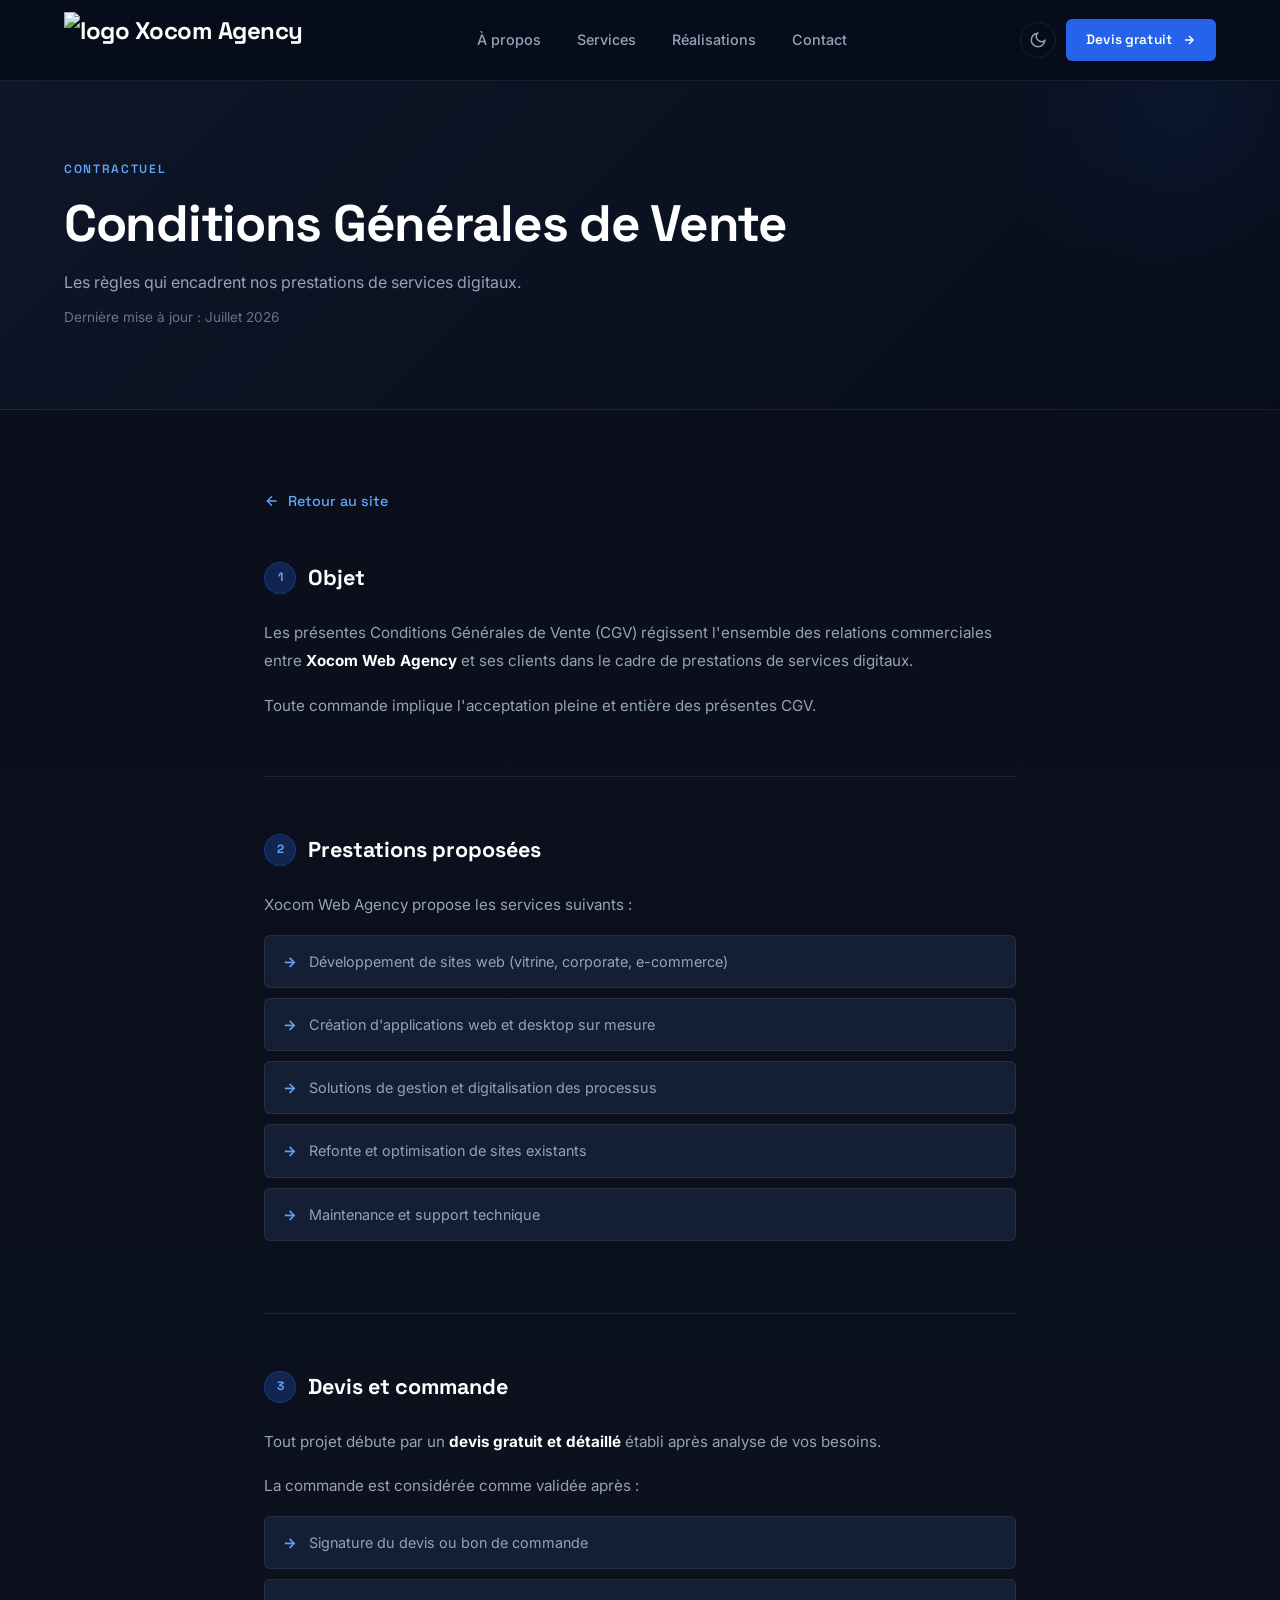
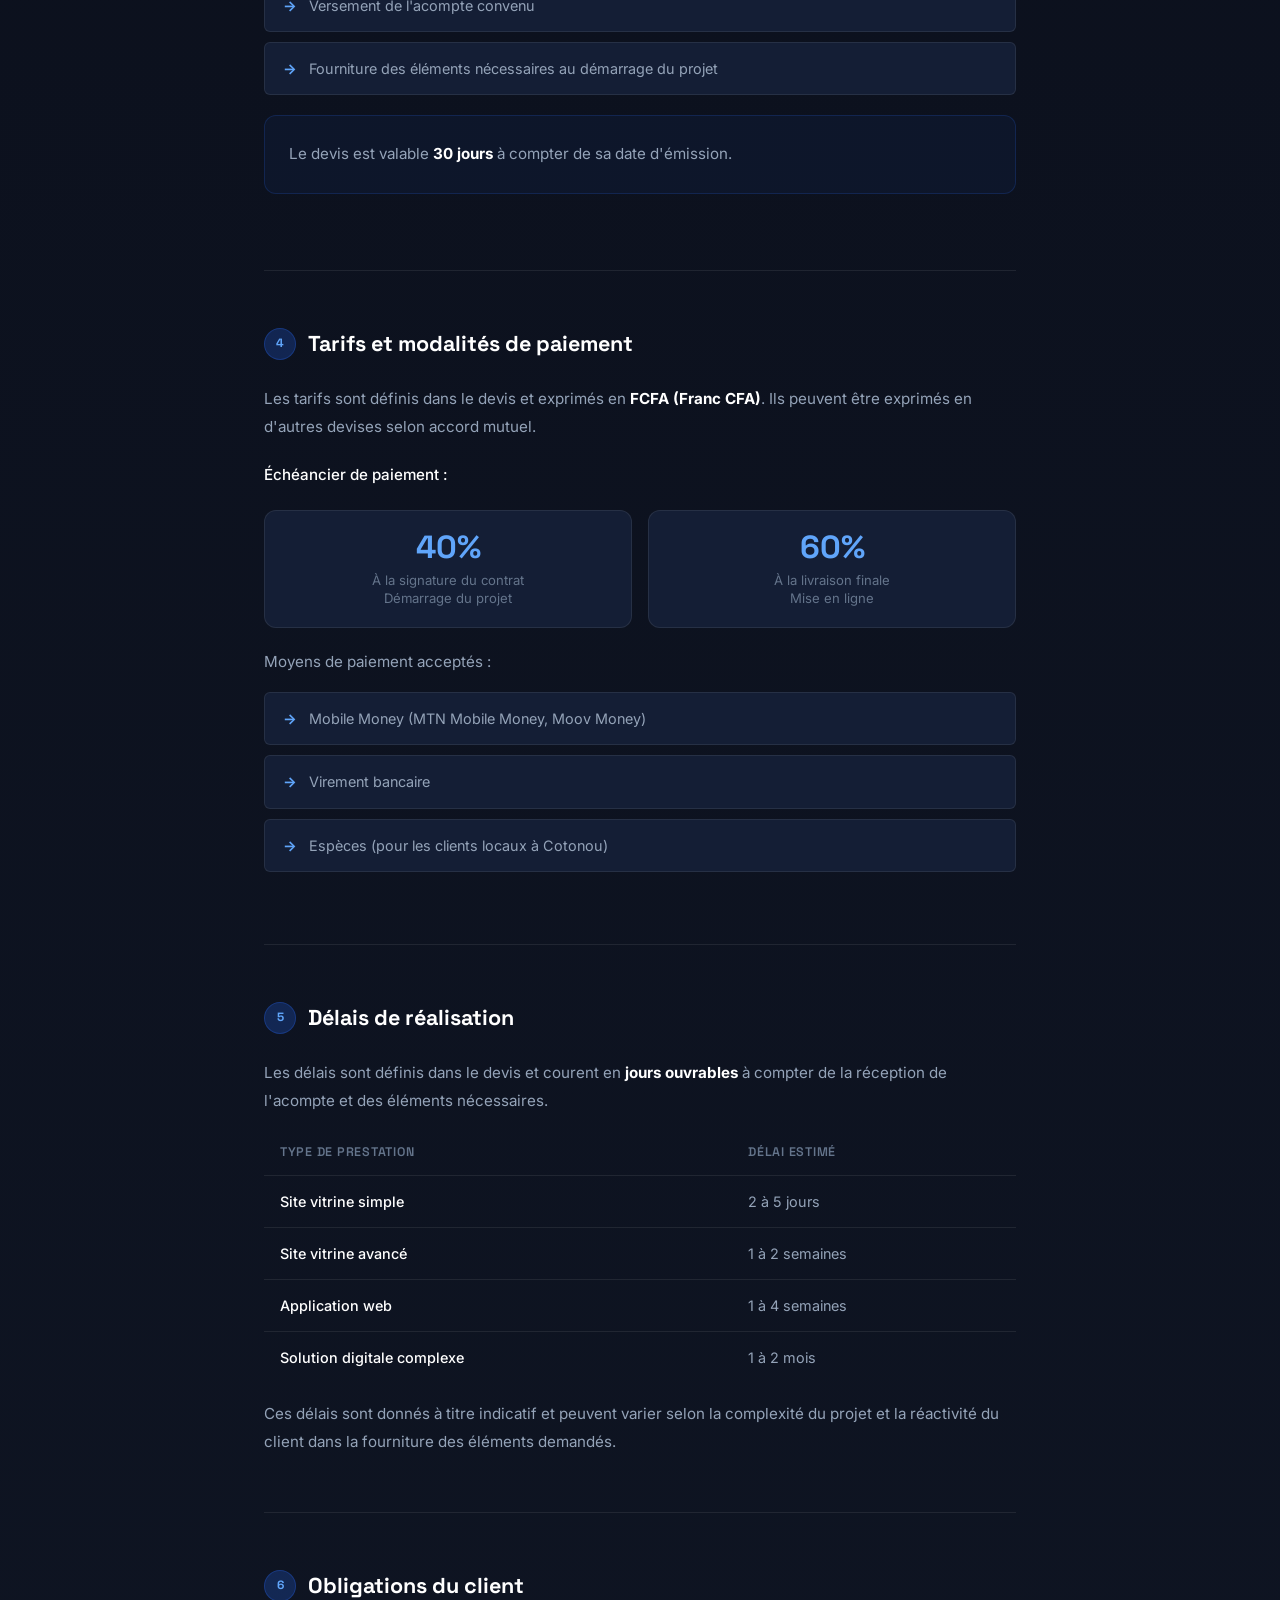
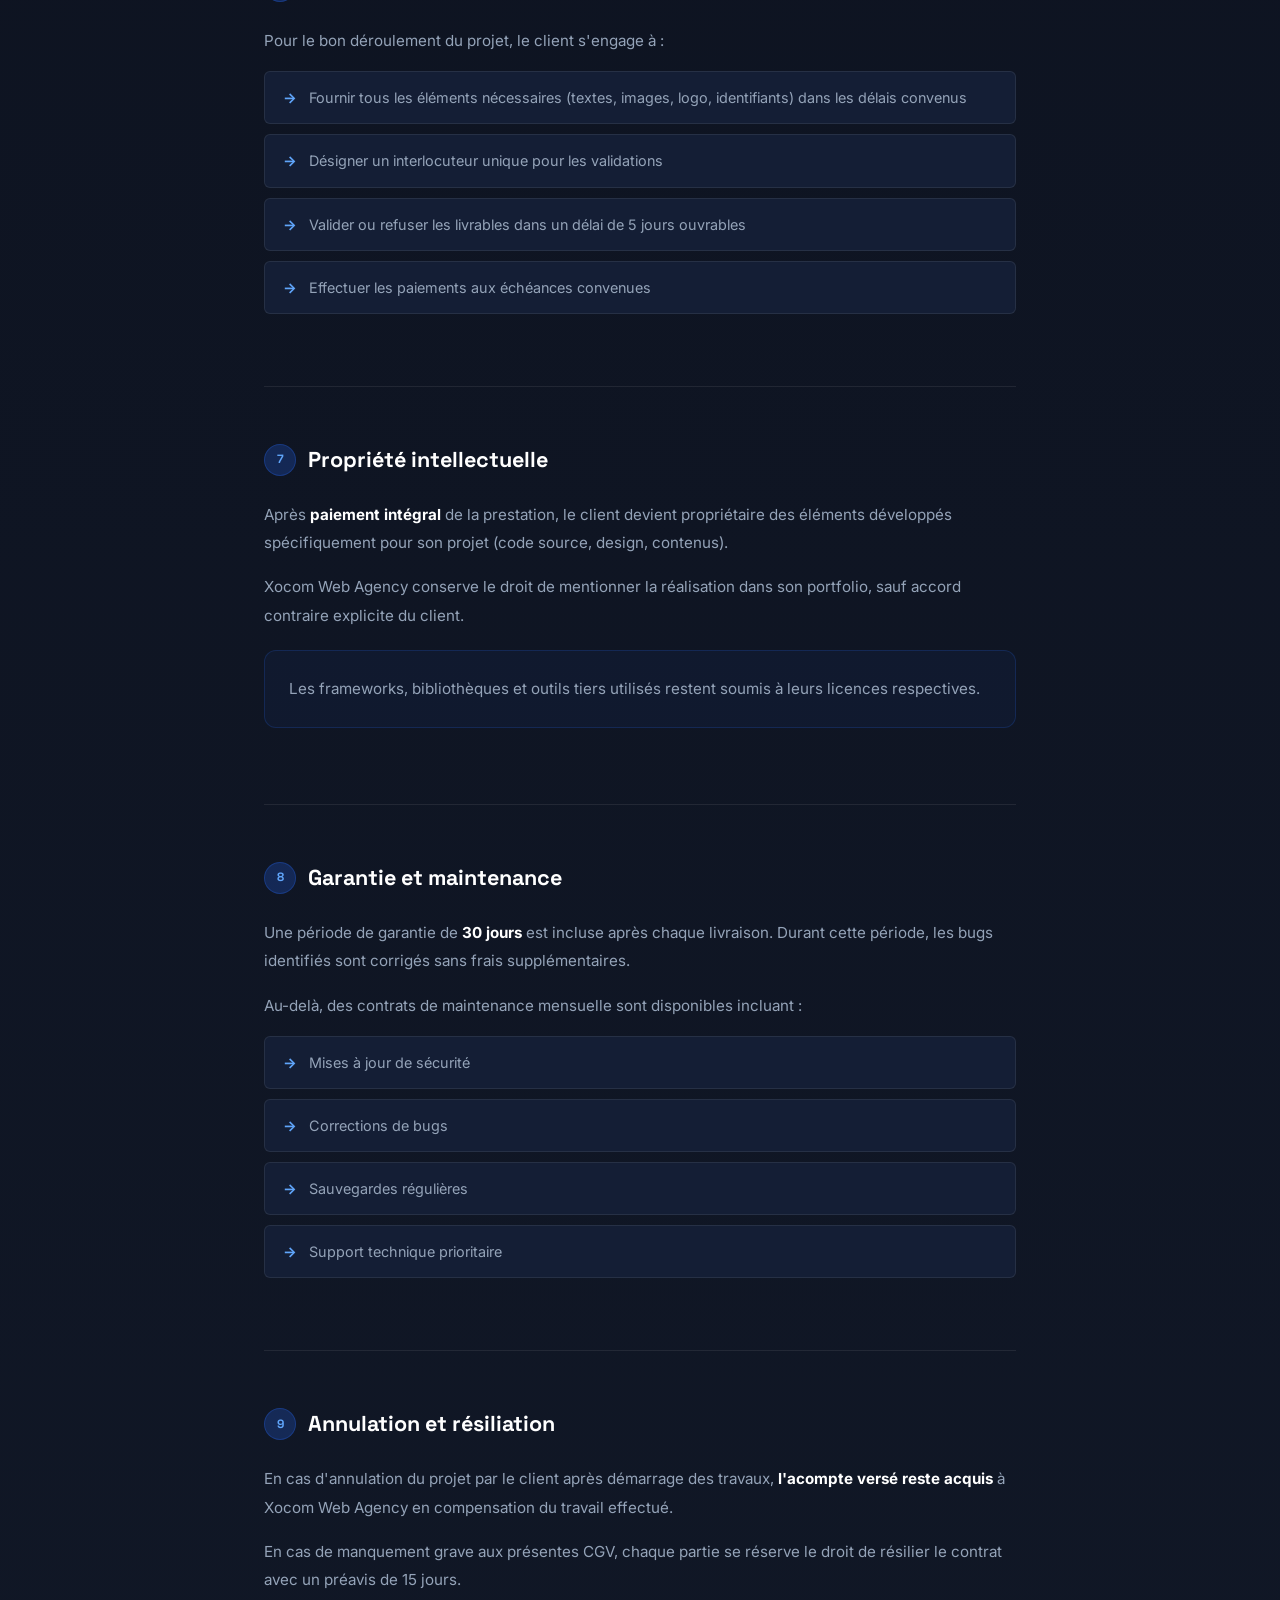
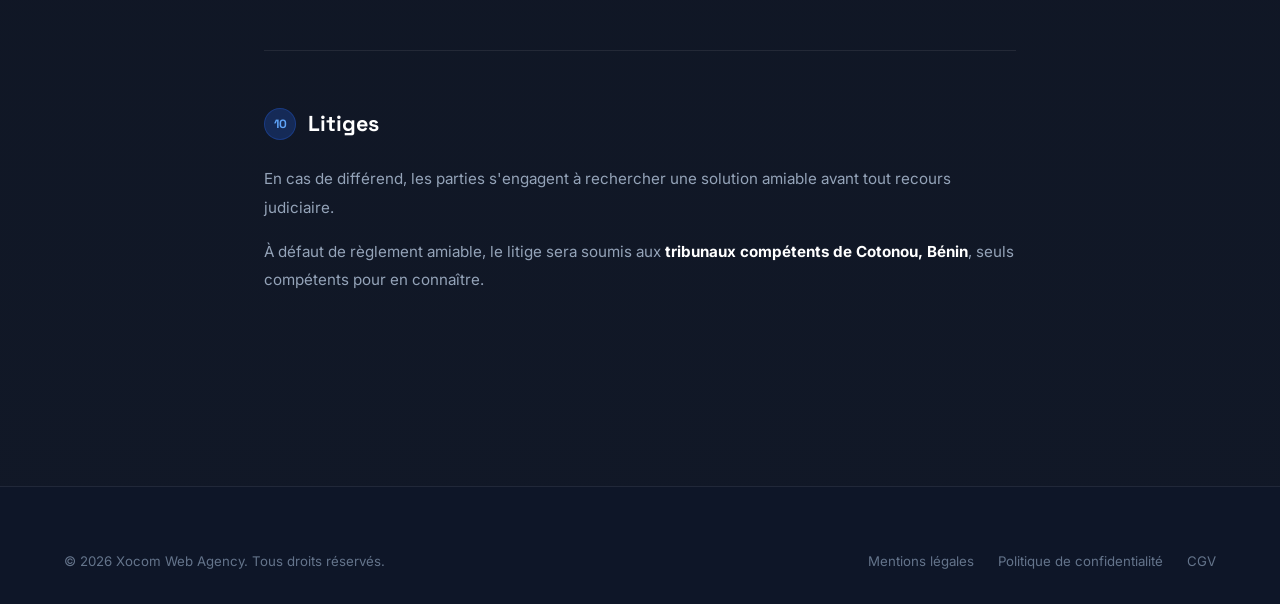
==== cgv.html @ f68f0aef "new commit of to day" ====
<!DOCTYPE html>
<html lang="fr">
<head>
  <meta charset="UTF-8" />
  <meta name="viewport" content="width=device-width, initial-scale=1.0" />
  <meta name="description" content="Conditions Générales de Vente de Xocom Web Agency — Prestations digitales au Bénin." />
  <title>CGV — Xocom Web Agency</title>
  <link rel="preconnect" href="https://fonts.googleapis.com" />
  <link rel="preconnect" href="https://fonts.gstatic.com" crossorigin />
  <link href="https://fonts.googleapis.com/css2?family=Space+Grotesk:wght@300;400;500;600;700&family=Inter:wght@300;400;500;600&display=swap" rel="stylesheet" />
  <link rel="stylesheet" href="style.css" />
  <style>
    .legal-hero {
      padding: 160px 0 80px;
      background: linear-gradient(135deg, var(--surface) 0%, var(--ink) 100%);
      border-bottom: 1px solid var(--border);
      position: relative;
      overflow: hidden;
    }
    .legal-hero::before {
      content: '';
      position: absolute;
      top: -100px; right: -100px;
      width: 400px; height: 400px;
      border-radius: 50%;
      background: radial-gradient(circle, rgba(37,99,235,0.08) 0%, transparent 70%);
    }
    .legal-hero .eyebrow { margin-bottom: 16px; display: block; }
    .legal-hero h1 { margin-bottom: 16px; }
    .legal-hero .date { font-size: 0.85rem; color: var(--muted); margin-top: 12px; }
    .legal-content { max-width: 800px; margin: 0 auto; padding: 80px 24px; }
    .legal-section { margin-bottom: 56px; padding-bottom: 56px; border-bottom: 1px solid var(--border); }
    .legal-section:last-child { border-bottom: none; }
    .legal-section h2 {
      font-family: var(--ff-display);
      font-size: 1.35rem;
      font-weight: 700;
      margin-bottom: 24px;
      color: var(--white);
      display: flex;
      align-items: center;
      gap: 12px;
    }
    .legal-section h2 .num {
      width: 32px; height: 32px;
      border-radius: 50%;
      background: var(--blue-glow);
      border: 1px solid rgba(37,99,235,0.3);
      display: flex; align-items: center; justify-content: center;
      font-size: 0.75rem; font-weight: 700;
      color: var(--blue-light);
      flex-shrink: 0;
    }
    .legal-section p { font-size: 0.95rem; color: var(--text-sub); line-height: 1.85; margin-bottom: 16px; }
    .legal-section p:last-child { margin-bottom: 0; }
    .data-list { display: flex; flex-direction: column; gap: 10px; margin: 16px 0; }
    .data-item {
      display: flex;
      align-items: flex-start;
      gap: 12px;
      padding: 14px 18px;
      background: var(--surface-2);
      border: 1px solid var(--border);
      border-radius: var(--radius-sm);
      font-size: 0.9rem;
      color: var(--text-sub);
    }
    .data-item::before { content: '→'; color: var(--blue-light); font-weight: 700; flex-shrink: 0; }
    .highlight-box {
      background: rgba(37,99,235,0.06);
      border: 1px solid rgba(37,99,235,0.2);
      border-radius: var(--radius-md);
      padding: 24px;
      margin: 20px 0;
    }
    .highlight-box p { margin-bottom: 0; }
    .payment-grid {
      display: grid;
      grid-template-columns: 1fr 1fr;
      gap: 16px;
      margin: 20px 0;
    }
    .payment-card {
      background: var(--surface-2);
      border: 1px solid var(--border);
      border-radius: var(--radius-md);
      padding: 20px;
      text-align: center;
    }
    .payment-card .p-num {
      font-family: var(--ff-display);
      font-size: 2rem;
      font-weight: 700;
      color: var(--blue-light);
      line-height: 1;
      margin-bottom: 8px;
    }
    .payment-card .p-label {
      font-size: 0.82rem;
      color: var(--muted);
      line-height: 1.4;
    }
    .delay-table { width: 100%; border-collapse: collapse; margin: 16px 0; }
    .delay-table th {
      text-align: left;
      padding: 12px 16px;
      font-family: var(--ff-display);
      font-size: 0.78rem;
      font-weight: 600;
      letter-spacing: 0.06em;
      text-transform: uppercase;
      color: var(--muted);
      border-bottom: 1px solid var(--border);
    }
    .delay-table td {
      padding: 14px 16px;
      font-size: 0.9rem;
      color: var(--text-sub);
      border-bottom: 1px solid var(--border);
    }
    .delay-table td:first-child { color: var(--white); font-weight: 500; }
    .delay-table tr:last-child td { border-bottom: none; }
    .back-link {
      display: inline-flex;
      align-items: center;
      gap: 8px;
      color: var(--blue-light);
      font-size: 0.9rem;
      font-weight: 500;
      font-family: var(--ff-display);
      transition: gap 0.3s ease;
      margin-bottom: 48px;
    }
    .back-link:hover { gap: 12px; }
    [data-theme="light"] .legal-hero { background: linear-gradient(135deg, #EEF2FF 0%, #F8FAFF 100%); }
    [data-theme="light"] .legal-section h2 { color: #0F172A; }
    [data-theme="light"] .data-item { background: #F1F5FF; }
    [data-theme="light"] .payment-card { background: #F1F5FF; }
    @media (max-width: 480px) {
      .payment-grid { grid-template-columns: 1fr; }
    }
  </style>
</head>
<body>
  <!-- NAV -->
  <nav class="nav scrolled" id="navbar">
    <div class="nav-inner">
      <a href="index.html" class="nav-logo">
        <img src="./WhatsApp_Image_2026-07-22_at_10.33.45-removebg-preview.png" class="logo" alt="logo Xocom Agency">
      </a>
      <ul class="nav-links">
        <li><a href="index.html#apropos">À propos</a></li>
        <li><a href="index.html#services">Services</a></li>
        <li><a href="index.html#realisations">Réalisations</a></li>
        <li><a href="index.html#contact">Contact</a></li>
      </ul>
      <div class="nav-cta">
        <button class="theme-toggle" id="themeToggle" title="Changer de thème">
          <svg class="icon-moon" width="18" height="18" viewBox="0 0 24 24" fill="none" stroke="currentColor" stroke-width="2"><path d="M21 12.79A9 9 0 1 1 11.21 3 7 7 0 0 0 21 12.79z"/></svg>
          <svg class="icon-sun" width="18" height="18" viewBox="0 0 24 24" fill="none" stroke="currentColor" stroke-width="2"><circle cx="12" cy="12" r="5"/><path d="M12 1v2M12 21v2M4.22 4.22l1.42 1.42M18.36 18.36l1.42 1.42M1 12h2M21 12h2M4.22 19.78l1.42-1.42M18.36 5.64l1.42-1.42"/></svg>
        </button>
        <a href="index.html#contact" class="btn btn-primary" style="padding:10px 20px;font-size:0.85rem;">
          Devis gratuit
          <svg width="14" height="14" viewBox="0 0 24 24" fill="none" stroke="currentColor" stroke-width="2.5"><path d="M5 12h14M12 5l7 7-7 7"/></svg>
        </a>
      </div>
      <div class="hamburger" id="hamburger" onclick="toggleMenu()">
        <span></span><span></span><span></span>
      </div>
    </div>
  </nav>

  <div class="mobile-menu" id="mobileMenu">
    <button class="mobile-close" onclick="toggleMenu()">✕</button>
    <a href="index.html#apropos" onclick="toggleMenu()">À propos</a>
    <a href="index.html#services" onclick="toggleMenu()">Services</a>
    <a href="index.html#realisations" onclick="toggleMenu()">Réalisations</a>
    <a href="index.html#contact" onclick="toggleMenu()">Contact</a>
    <a href="index.html#contact" onclick="toggleMenu()" class="btn btn-primary" style="margin-top:16px;">Demander un devis</a>
  </div>

  <!-- HERO -->
  <div class="legal-hero">
    <div class="container">
      <span class="eyebrow">Contractuel</span>
      <h1 class="display-lg">Conditions Générales de Vente</h1>
      <p class="body-md">Les règles qui encadrent nos prestations de services digitaux.</p>
      <p class="date">Dernière mise à jour : Juillet 2026</p>
    </div>
  </div>

  <!-- CONTENT -->
  <div class="legal-content">
    <a href="index.html" class="back-link">
      <svg width="16" height="16" viewBox="0 0 24 24" fill="none" stroke="currentColor" stroke-width="2"><path d="M19 12H5M12 5l-7 7 7 7"/></svg>
      Retour au site
    </a>

    <div class="legal-section">
      <h2><span class="num">1</span> Objet</h2>
      <p>Les présentes Conditions Générales de Vente (CGV) régissent l'ensemble des relations commerciales entre <strong style="color:var(--white)">Xocom Web Agency</strong> et ses clients dans le cadre de prestations de services digitaux.</p>
      <p>Toute commande implique l'acceptation pleine et entière des présentes CGV.</p>
    </div>

    <div class="legal-section">
      <h2><span class="num">2</span> Prestations proposées</h2>
      <p>Xocom Web Agency propose les services suivants :</p>
      <div class="data-list">
        <div class="data-item">Développement de sites web (vitrine, corporate, e-commerce)</div>
        <div class="data-item">Création d'applications web et desktop sur mesure</div>
        <div class="data-item">Solutions de gestion et digitalisation des processus</div>
        <div class="data-item">Refonte et optimisation de sites existants</div>
        <div class="data-item">Maintenance et support technique</div>
      </div>
    </div>

    <div class="legal-section">
      <h2><span class="num">3</span> Devis et commande</h2>
      <p>Tout projet débute par un <strong style="color:var(--white)">devis gratuit et détaillé</strong> établi après analyse de vos besoins.</p>
      <p>La commande est considérée comme validée après :</p>
      <div class="data-list">
        <div class="data-item">Signature du devis ou bon de commande</div>
        <div class="data-item">Versement de l'acompte convenu</div>
        <div class="data-item">Fourniture des éléments nécessaires au démarrage du projet</div>
      </div>
      <div class="highlight-box">
        <p>Le devis est valable <strong style="color:var(--white)">30 jours</strong> à compter de sa date d'émission.</p>
      </div>
    </div>

    <div class="legal-section">
      <h2><span class="num">4</span> Tarifs et modalités de paiement</h2>
      <p>Les tarifs sont définis dans le devis et exprimés en <strong style="color:var(--white)">FCFA (Franc CFA)</strong>. Ils peuvent être exprimés en d'autres devises selon accord mutuel.</p>

      <p style="margin-top:20px; margin-bottom:12px; font-weight:500; color:var(--white);">Échéancier de paiement :</p>
      <div class="payment-grid">
        <div class="payment-card">
          <div class="p-num">40%</div>
          <div class="p-label">À la signature du contrat<br/>Démarrage du projet</div>
        </div>
        <div class="payment-card">
          <div class="p-num">60%</div>
          <div class="p-label">À la livraison finale<br/>Mise en ligne</div>
        </div>
      </div>

      <p style="margin-top:20px;">Moyens de paiement acceptés :</p>
      <div class="data-list">
        <div class="data-item">Mobile Money (MTN Mobile Money, Moov Money)</div>
        <div class="data-item">Virement bancaire</div>
        <div class="data-item">Espèces (pour les clients locaux à Cotonou)</div>
      </div>
    </div>

    <div class="legal-section">
      <h2><span class="num">5</span> Délais de réalisation</h2>
      <p>Les délais sont définis dans le devis et courent en <strong style="color:var(--white)">jours ouvrables</strong> à compter de la réception de l'acompte et des éléments nécessaires.</p>
      <table class="delay-table">
        <tr>
          <th>Type de prestation</th>
          <th>Délai estimé</th>
        </tr>
        <tr>
          <td>Site vitrine simple</td>
          <td>2 à 5 jours</td>
        </tr>
        <tr>
          <td>Site vitrine avancé</td>
          <td>1 à 2 semaines</td>
        </tr>
        <tr>
          <td>Application web</td>
          <td>1 à 4 semaines</td>
        </tr>
        <tr>
          <td>Solution digitale complexe</td>
          <td>1 à 2 mois</td>
        </tr>
      </table>
      <p>Ces délais sont donnés à titre indicatif et peuvent varier selon la complexité du projet et la réactivité du client dans la fourniture des éléments demandés.</p>
    </div>

    <div class="legal-section">
      <h2><span class="num">6</span> Obligations du client</h2>
      <p>Pour le bon déroulement du projet, le client s'engage à :</p>
      <div class="data-list">
        <div class="data-item">Fournir tous les éléments nécessaires (textes, images, logo, identifiants) dans les délais convenus</div>
        <div class="data-item">Désigner un interlocuteur unique pour les validations</div>
        <div class="data-item">Valider ou refuser les livrables dans un délai de 5 jours ouvrables</div>
        <div class="data-item">Effectuer les paiements aux échéances convenues</div>
      </div>
    </div>

    <div class="legal-section">
      <h2><span class="num">7</span> Propriété intellectuelle</h2>
      <p>Après <strong style="color:var(--white)">paiement intégral</strong> de la prestation, le client devient propriétaire des éléments développés spécifiquement pour son projet (code source, design, contenus).</p>
      <p>Xocom Web Agency conserve le droit de mentionner la réalisation dans son portfolio, sauf accord contraire explicite du client.</p>
      <div class="highlight-box">
        <p>Les frameworks, bibliothèques et outils tiers utilisés restent soumis à leurs licences respectives.</p>
      </div>
    </div>

    <div class="legal-section">
      <h2><span class="num">8</span> Garantie et maintenance</h2>
      <p>Une période de garantie de <strong style="color:var(--white)">30 jours</strong> est incluse après chaque livraison. Durant cette période, les bugs identifiés sont corrigés sans frais supplémentaires.</p>
      <p>Au-delà, des contrats de maintenance mensuelle sont disponibles incluant :</p>
      <div class="data-list">
        <div class="data-item">Mises à jour de sécurité</div>
        <div class="data-item">Corrections de bugs</div>
        <div class="data-item">Sauvegardes régulières</div>
        <div class="data-item">Support technique prioritaire</div>
      </div>
    </div>

    <div class="legal-section">
      <h2><span class="num">9</span> Annulation et résiliation</h2>
      <p>En cas d'annulation du projet par le client après démarrage des travaux, <strong style="color:var(--white)">l'acompte versé reste acquis</strong> à Xocom Web Agency en compensation du travail effectué.</p>
      <p>En cas de manquement grave aux présentes CGV, chaque partie se réserve le droit de résilier le contrat avec un préavis de 15 jours.</p>
    </div>

    <div class="legal-section">
      <h2><span class="num">10</span> Litiges</h2>
      <p>En cas de différend, les parties s'engagent à rechercher une solution amiable avant tout recours judiciaire.</p>
      <p>À défaut de règlement amiable, le litige sera soumis aux <strong style="color:var(--white)">tribunaux compétents de Cotonou, Bénin</strong>, seuls compétents pour en connaître.</p>
    </div>
  </div>

  <!-- FOOTER -->
  <footer class="footer">
    <div class="container">
      <div class="footer-bottom" style="border-top:none;padding-top:0;">
        <p>© 2026 Xocom Web Agency. Tous droits réservés.</p>
        <div class="footer-bottom-links">
          <a href="mentions-legales.html">Mentions légales</a>
          <a href="politique-confidentialite.html">Politique de confidentialité</a>
          <a href="cgv.html">CGV</a>
        </div>
      </div>
    </div>
  </footer>

  <script>
    const html = document.documentElement;
    const themeToggle = document.getElementById('themeToggle');
    const saved = localStorage.getItem('xocom-theme');
    if (saved) html.dataset.theme = saved;
    if (themeToggle) themeToggle.addEventListener('click', () => {
      html.dataset.theme = html.dataset.theme === 'light' ? '' : 'light';
      localStorage.setItem('xocom-theme', html.dataset.theme);
    });
    function toggleMenu() {
      const m = document.getElementById('mobileMenu');
      m.classList.toggle('open');
      document.body.style.overflow = m.classList.contains('open') ? 'hidden' : '';
    }
  </script>
</body>
</html>
---- style.css ----
/* =============================================
   DESIGN TOKENS — DARK MODE (défaut)
============================================= */
:root {
  --ink:        #070D1A;
  --surface:    #0E1628;
  --surface1:   #152958;
  --surface-2:  #141E35;
  --border:     rgba(255,255,255,0.08);
  --blue-core:  #2563EB;
  --blue-light: #60A5FA;
  --blue-glow:  rgba(37,99,235,0.25);
  --white:      #FFFFFF;
  --text:       #FFFFFF;
  --muted:      #64748B;
  --text-sub:   #94A3B8;
  --radius-sm:  6px;
  --radius-md:  12px;
  --radius-lg:  20px;
  --transition: 0.35s cubic-bezier(0.4,0,0.2,1);
  --ff-display: 'Space Grotesk', sans-serif;
  --ff-body:    'Inter', sans-serif;
  --shadow-card: 0 4px 24px rgba(0,0,0,0.3);
}

/* =============================================
   LIGHT MODE — variables remplacées
============================================= */
[data-theme="light"] {
  --ink:        #F0F4FF;
  --surface:    #FFFFFF;
  --surface-2:  #EEF2FB;
  --border:     rgba(0,0,0,0.1);
  --blue-core:  #2563EB;
  --blue-light: #1D4ED8;
  --blue-glow:  rgba(37,99,235,0.1);
  --white:      #0F172A;
  --text:       #0F172A;
  --muted:      #64748B;
  --text-sub:   #475569;
  --shadow-card: 0 4px 24px rgba(0,0,0,0.08);
}

[data-theme="light"] body {
  background: linear-gradient(180deg, #EEF2FF, #F8FAFF);
  color: #0F172A;
}

[data-theme="light"] .hero-gradient {
  background: radial-gradient(ellipse 80% 60% at 50% 40%, rgba(37,99,235,0.08) 0%, transparent 70%);
}

[data-theme="light"] #particle-canvas { opacity: 0.4; }

[data-theme="light"] .nav.scrolled {
  background: rgba(240,244,255,0.92);
}

[data-theme="light"] .mobile-menu {
  background: #F0F4FF;
}

[data-theme="light"] .mobile-menu a {
  color: #475569;
}

[data-theme="light"] .about-code-card {
  background: #1E293B;
  color: #7dd3fc;
}

[data-theme="light"] .why-item {
  background: #FFFFFF;
}

[data-theme="light"] .why-stat {
  background: #FFFFFF;
}

[data-theme="light"] .testi-card {
  background: #FFFFFF;
}

[data-theme="light"] .faq { background: #EEF2FB; }

[data-theme="light"] .faq-q {
  color: #0F172A;
}

[data-theme="light"] .footer {
  background: #FFFFFF;
}

[data-theme="light"] .process {
  background: #EEF2FB;
}

[data-theme="light"] .about {
  background: #F8FAFF;
}

[data-theme="light"] .why-us {
  background: #F8FAFF;
}

[data-theme="light"] .service-card {
  background: #FFFFFF;
}

[data-theme="light"] .service-card:hover {
  background: #F1F5FF;
}

[data-theme="light"] .process-dot {
  background: #FFFFFF;
}

[data-theme="light"] .contact-form {
  background: #FFFFFF;
}

[data-theme="light"] .contact-channel {
  background: #FFFFFF;
}

[data-theme="light"] .portfolio-card {
  background: #FFFFFF;
}

[data-theme="light"] .logos-band {
  background: #F0F4FF;
}

[data-theme="light"] .form-group input,
[data-theme="light"] .form-group textarea,
[data-theme="light"] .form-group select {
  background: #F8FAFF;
  color: #0F172A;
  border-color: rgba(0,0,0,0.12);
}

[data-theme="light"] .form-group select option {
  background: #F8FAFF;
  color: #0F172A;
}

[data-theme="light"] .hero-stats {
  border-top-color: rgba(0,0,0,0.1);
}

[data-theme="light"] .hero-stat-num {
  color: #0F172A;
}

/* =============================================
   TOGGLE BOUTON THÈME
============================================= */
.theme-toggle {
  display: flex;
  align-items: center;
  justify-content: center;
  width: 36px;
  height: 36px;
  border-radius: 50%;
  border: 1px solid var(--border);
  background: transparent;
  color: var(--text-sub);
  cursor: pointer;
  transition: var(--transition);
  flex-shrink: 0;
}
.theme-toggle:hover {
  border-color: var(--blue-core);
  color: var(--blue-light);
  background: var(--blue-glow);
}
.theme-toggle .icon-sun  { display: none; }
.theme-toggle .icon-moon { display: block; }
[data-theme="light"] .theme-toggle .icon-sun  { display: block; }
[data-theme="light"] .theme-toggle .icon-moon { display: none; }

/* =============================================
   RESET & BASE
============================================= */
*, *::before, *::after { box-sizing: border-box; margin: 0; padding: 0; }
html { scroll-behavior: smooth; font-size: 16px; }
body {
  background: linear-gradient(180deg, #0A0E1A, #111827);
  color: var(--white);
  font-family: var(--ff-body);
  line-height: 1.6;
  overflow-x: hidden;
  -webkit-font-smoothing: antialiased;
  transition: background 0.4s ease, color 0.4s ease;
}
img { max-width: 100%; display: block; }
a { text-decoration: none; color: inherit; }
ul { list-style: none; }
button { cursor: pointer; border: none; background: none; font-family: inherit; }

/* ---- LOGO IMAGE ---- */
.logo {
  height: 56px;       /* hauteur fixe en px, stable sur tous les écrans */
  width: auto;        /* largeur auto → pas d'étirement */
  object-fit: contain;
  display: block;
}

/* =============================================
   TYPOGRAPHY SCALE
============================================= */
.display-xl {
  font-family: var(--ff-display);
  font-size: clamp(2.8rem, 6vw, 5.5rem);
  font-weight: 700;
  line-height: 1.08;
  letter-spacing: -0.03em;
}
.display-lg {
  font-family: var(--ff-display);
  font-size: clamp(2rem, 4vw, 3.5rem);
  font-weight: 700;
  line-height: 1.12;
  letter-spacing: -0.025em;
}
.display-md {
  font-family: var(--ff-display);
  font-size: clamp(1.4rem, 2.5vw, 2rem);
  font-weight: 600;
  line-height: 1.2;
  letter-spacing: -0.02em;
}
.eyebrow {
  font-family: var(--ff-display);
  font-size: 0.75rem;
  font-weight: 600;
  letter-spacing: 0.14em;
  text-transform: uppercase;
  color: var(--blue-light);
}
.body-lg { font-size: 1.125rem; line-height: 1.75; color: var(--text-sub); }
.body-md { font-size: 1rem; line-height: 1.65; color: var(--text-sub); }

/* =============================================
   UTILITIES
============================================= */
.container { max-width: 1200px; margin: 0 auto; padding: 0 24px; }
.section { padding: 120px 0; }
.section-sm { padding: 80px 0; }
.text-gradient {
  background: linear-gradient(135deg, var(--blue-core) 0%, var(--blue-light) 100%);
  -webkit-background-clip: text;
  -webkit-text-fill-color: transparent;
  background-clip: text;
}
[data-theme="light"] .text-gradient {
  background: linear-gradient(135deg, #1D4ED8 0%, #2563EB 100%);
  -webkit-background-clip: text;
  -webkit-text-fill-color: transparent;
  background-clip: text;
}
.blue { color: var(--blue-light); }
.reveal {
  opacity: 0;
  transform: translateY(36px);
  transition: opacity 0.7s ease, transform 0.7s ease;
}
.reveal.visible { opacity: 1; transform: none; }
.reveal-left { opacity: 0; transform: translateX(-40px); transition: opacity 0.7s ease, transform 0.7s ease; }
.reveal-left.visible { opacity: 1; transform: none; }
.reveal-right { opacity: 0; transform: translateX(40px); transition: opacity 0.7s ease, transform 0.7s ease; }
.reveal-right.visible { opacity: 1; transform: none; }
.delay-1 { transition-delay: 0.1s; }
.delay-2 { transition-delay: 0.2s; }
.delay-3 { transition-delay: 0.3s; }
.delay-4 { transition-delay: 0.4s; }
.delay-5 { transition-delay: 0.5s; }
.grid-2 { display: grid; grid-template-columns: repeat(2, 1fr); gap: 32px; }
.grid-3 { display: grid; grid-template-columns: repeat(3, 1fr); gap: 28px; }
.grid-4 { display: grid; grid-template-columns: repeat(4, 1fr); gap: 24px; }

/* =============================================
   BUTTONS
============================================= */
.btn {
  display: inline-flex;
  align-items: center;
  gap: 10px;
  padding: 14px 28px;
  border-radius: var(--radius-sm);
  font-family: var(--ff-display);
  font-size: 0.95rem;
  font-weight: 600;
  letter-spacing: 0.01em;
  transition: var(--transition);
  white-space: nowrap;
}
.btn-primary {
  background: var(--blue-core);
  color: #FFFFFF;
}
.btn-primary:hover {
  background: #1D4ED8;
  transform: translateY(-2px);
}
.btn-ghost {
  background: transparent;
  color: var(--white);
  border: 1px solid var(--border);
}
.btn-ghost:hover {
  border-color: rgba(255,255,255,0.3);
  background: rgba(255,255,255,0.05);
  transform: translateY(-2px);
}
[data-theme="light"] .btn-ghost {
  color: #0F172A;
  border-color: rgba(0,0,0,0.15);
}
[data-theme="light"] .btn-ghost:hover {
  background: rgba(0,0,0,0.04);
  border-color: rgba(0,0,0,0.25);
}
.btn svg { flex-shrink: 0; }

/* =============================================
   NAVIGATION
============================================= */
.nav {
  position: fixed;
  top: 0; left: 0; right: 0;
  z-index: 1000;
  padding: 16px 0;
  transition: var(--transition);
  border-bottom: 1px solid var(--border);
}
.nav.scrolled {
  background: rgba(7,13,26,0.92);
  backdrop-filter: blur(20px);
  -webkit-backdrop-filter: blur(20px);
  border-bottom: 1px solid var(--border);
  padding: 12px 0;
}
.nav-inner {
  max-width: 1200px;
  width: 100%;                  /* ← prend toute la largeur dispo */
  margin: 0 auto;
  padding: 0 24px;
  display: flex;
  align-items: center;
  justify-content: space-between;
  box-sizing: border-box;       /* ← le padding est inclus dans la largeur */
  gap: 24px;
}
.nav-logo {
  font-family: var(--ff-display);
  font-size: 1.5rem;
  font-weight: 700;
  letter-spacing: -0.02em;
  display: flex;
  align-items: center;
  gap: 10px;
  flex-shrink: 0;               /* ← le logo ne rétrécit jamais */
  text-decoration: none;
}
.nav-logo .logo-mark {
  width: 34px; height: 34px;
  min-width: 34px;              /* ← taille garantie */
  background: var(--blue-core);
  border-radius: 8px;
  display: flex; align-items: center; justify-content: center;
  font-size: 0.85rem; font-weight: 700;
  color: #FFF;
}
.nav-links {
  display: flex;
  align-items: center;
  gap: 36px;
  flex: 1;                      /* ← occupe l'espace central */
  justify-content: center;
}
.nav-links a {
  font-size: 0.9rem;
  font-weight: 500;
  color: var(--text-sub);
  transition: color var(--transition);
  position: relative;
  white-space: nowrap;
}
.nav-links a::after {
  content: '';
  position: absolute;
  bottom: -4px; left: 0;
  width: 0; height: 1.5px;
  background: var(--blue-light);
  transition: width var(--transition);
}
.nav-links a:hover { color: var(--white); }
.nav-links a:hover::after { width: 100%; }
.nav-cta {
  display: flex;
  align-items: center;
  gap: 10px;
  flex-shrink: 0;               /* ← la zone CTA ne rétrécit jamais */
}
.hamburger {
  display: none;                /* caché par défaut sur desktop */
  flex-direction: column;
  gap: 5px;
  cursor: pointer;
  padding: 6px;
  flex-shrink: 0;               /* ← le hamburger ne rétrécit jamais */
}
.hamburger span {
  display: block;
  width: 22px; height: 2px;
  background: var(--white);
  border-radius: 2px;
  transition: var(--transition);
}
[data-theme="light"] .hamburger span { background: #0F172A; }

/* Mobile menu */
.mobile-menu {
  display: none;
  position: fixed;
  top: 0; left: 0; right: 0; bottom: 0;
  background: var(--ink);
  z-index: 999;
  flex-direction: column;
  justify-content: center;
  align-items: center;
  gap: 32px;
}
.mobile-menu.open { display: flex; }
.mobile-menu a {
  font-family: var(--ff-display);
  font-size: 1.5rem;
  font-weight: 600;
  color: var(--text-sub);
  transition: color var(--transition);
}
.mobile-menu a:hover { color: var(--white); }
.mobile-close {
  position: absolute;
  top: 24px; right: 24px;
  font-size: 1.5rem;
  color: var(--white);
  cursor: pointer;
  background: none;
  border: none;
  font-family: inherit;
}
[data-theme="light"] .mobile-close { color: #0F172A; }

/* =============================================
   HERO
============================================= */
.hero {
  margin: 0;
}
.slide{
  position: relative;
  min-height: 100vh;
  display: flex;
  align-items: center;
  overflow: hidden;
}
#particle-canvas {
  position: absolute;
  inset: 0;
  width: 100%; height: 100%;
  transition: opacity 0.4s ease;
}
.hero-gradient {
  position: absolute;
  inset: 0;
  background: radial-gradient(ellipse 80% 60% at 50% 40%, rgba(37,99,235,0.12) 0%, transparent 70%);
  pointer-events: none;
}
.hero-inner {
  position: relative;
  z-index: 2;
  max-width: 1200px;
  margin: 0 auto;
  padding: 0 24px;
  padding-top: 120px;
}
.hero-badge {
  display: inline-flex;
  align-items: center;
  gap: 8px;
  padding: 7px 14px;
  border: 1px solid rgba(126, 163, 209, 0.3);
  border-radius: 0 15px 0 20px;
  background: rgba(37,99,235,0.08);
  margin-bottom: 28px;
  font-size: 0.8rem;
  font-weight: 500;
  color: var(--blue-light);
  letter-spacing: 0.03em;
}
.hero-badge .dot {
  width: 6px; height: 6px;
  border-radius: 50%;
  background: var(--blue-light);
  animation: pulse 2s infinite;
}
@keyframes pulse {
  0%, 100% { opacity: 1; transform: scale(1); }
  50% { opacity: 0.5; transform: scale(0.85); }
}
.hero-title {
  max-width: 820px;
  margin-bottom: 28px;
}
.hero-subtitle {
  max-width: 560px;
  margin-bottom: 44px;
  font-size: 1.15rem;
  line-height: 1.75;
  color: var(--text-sub);
}
.hero-actions { display: flex; align-items: center; gap: 16px; flex-wrap: wrap; }
.hero-stats {
  display: flex;
  gap: 48px;
  margin-top: 72px;
  padding-top: 48px;
  border-top: 1px solid var(--border);
}
.hero-stat-num {
  font-family: var(--ff-display);
  font-size: 2.25rem;
  font-weight: 700;
  color: var(--white);
  line-height: 1;
  margin-bottom: 4px;
}
.hero-stat-label { font-size: 0.85rem; color: var(--muted); }
.hero-scroll {
  position: absolute;
  bottom: 40px; left: 50%;
  transform: translateX(-50%);
  display: flex;
  flex-direction: column;
  align-items: center;
  gap: 8px;
  color: var(--muted);
  font-size: 0.75rem;
  letter-spacing: 0.08em;
  z-index: 2;
}
.hero-scroll .scroll-line {
  width: 1px; height: 48px;
  background: linear-gradient(to bottom, var(--muted), transparent);
  animation: scrollDown 1.8s ease-in-out infinite;
}
@keyframes scrollDown {
  0%   { transform: scaleY(0); transform-origin: top; opacity: 0; }
  50%  { transform: scaleY(1); transform-origin: top; opacity: 1; }
  100% { transform: scaleY(0); transform-origin: bottom; opacity: 0; }
}

/* =============================================
   SECTION HEADERS
============================================= */
.section-header { margin-bottom: 64px; }
.section-header.centered { text-align: center; }
.section-header .eyebrow { margin-bottom: 14px; display: block; }
.section-header h2 { margin-bottom: 18px; }
.section-header p { max-width: 560px; }
.section-header.centered p { margin: 0 auto; }

/* =============================================
   ABOUT
============================================= */
.about { background: var(--surface); }
.about-grid {
  display: grid;
  grid-template-columns: 1fr 1fr;
  gap: 80px;
  align-items: center;
}
.about-visual {
  position: relative;
  height: 500px;
}
.about-card {
  position: absolute;
  background: var(--surface-2);
  border: 1px solid var(--border);
  border-radius: var(--radius-md);
  padding: 24px;
}
.about-card-main {
  inset: 0;
  display: flex;
  flex-direction: column;
  justify-content: flex-end;
  padding: 32px;
  background: linear-gradient(135deg, var(--surface-2) 0%, #0A1428 100%);
  border-radius: var(--radius-lg);
  overflow: hidden;
}
.about-card-main::before {
  content: '';
  position: absolute;
  top: -60px; right: -60px;
  width: 240px; height: 240px;
  border-radius: 50%;
}
.about-card-main::after {
  content: '';
  position: absolute;
  bottom: -30px; left: -30px;
  width: 160px; height: 160px;
  border-radius: 50%;
}
.about-floating-stat {
  position: absolute;
  top: 24px; right: -24px;
  background: rgba(37,99,235,0.15);
  border: 1px solid rgba(37,99,235,0.4);
  border-radius: var(--radius-md);
  padding: 16px 20px;
  text-align: center;
}
.about-floating-stat .num {
  font-family: var(--ff-display);
  font-size: 1.75rem;
  font-weight: 700;
  color: var(--blue-light);
  line-height: 1;
}
.about-floating-stat .lbl { font-size: 0.75rem; color: var(--muted); margin-top: 4px; }
.about-code-card {
  position: absolute;
  bottom: 70px; right: -32px;
  background: #0D1B2E;
  border: 1px solid var(--border);
  border-radius: var(--radius-md);
  padding: 16px 20px;
  font-family: 'Space Grotesk', monospace;
  font-size: 0.78rem;
  color: var(--blue-light);
  line-height: 1.6;
  max-width: 200px;
}
.about-code-card .line-muted { color: var(--muted); }
.mvv { display: flex; flex-direction: column; gap: 28px; margin-top: 40px; }
.mvv-item { display: flex; gap: 20px; }
.mvv-icon {
  flex-shrink: 0;
  width: 40px; height: 40px;
  border-radius: var(--radius-sm);
  background: var(--blue-glow);
  border: 1px solid rgba(37,99,235,0.3);
  display: flex; align-items: center; justify-content: center;
}
.mvv-icon svg { color: var(--blue-light); }
.mvv-text h4 {
  font-family: var(--ff-display);
  font-size: 0.95rem;
  font-weight: 600;
  margin-bottom: 6px;
}
.mvv-text p { font-size: 0.9rem; color: var(--text-sub); line-height: 1.6; }

/* =============================================
   SERVICES
============================================= */
.services-grid1 {
  padding-top: 10vh;
  display: grid;
  grid-template-columns: repeat(2, 1fr);
  gap: 5vw;
  background: transparent;
  overflow: hidden;
}
.service-card1 {
  margin-top: -8vh;
  background: transparent;
  padding: 10px 15px;
  font-size: 15px;
  border: 1px solid #31487ec7;;
  border-radius: 15px;
  position: relative;
  overflow: hidden;
  transition: background var(--transition);
}
.service-card1 h3 {
  margin-left: 3vw;
  font-family: var(--ff-display);
  font-size: 0.9rem;
  font-weight: 500;
}
.service-card1:hover { background: var(--surface-2); }
.service-card1::before {
  content: '';
  position: absolute;
  top: 0; left: 0; right: 0;
  height: 2px;
  background: linear-gradient(90deg, var(--blue-core), var(--blue-light));
  transform: scaleX(0);
  transform-origin: left;
  transition: transform var(--transition);
}
.service-card1:hover::before { transform: scaleX(1); }


.services-grid {
  margin-top: 8vh;
  display: grid;
  grid-template-columns: repeat(3, 1fr);
  gap: 2px;
  background: var(--border);
  border-radius: var(--radius-lg);
  overflow: hidden;
}
.service-card {
  background: var(--surface);
  padding: 40px 36px;
  position: relative;
  overflow: hidden;
  transition: background var(--transition);
}
.service-card:hover { background: var(--surface-2); }
.service-card::before {
  content: '';
  position: absolute;
  top: 0; left: 0; right: 0;
  height: 2px;
  background: linear-gradient(90deg, var(--blue-core), var(--blue-light));
  transform: scaleX(0);
  transform-origin: left;
  transition: transform var(--transition);
}
.service-card:hover::before { transform: scaleX(1); }
.service-num {
  font-family: var(--ff-display);
  font-size: 0.7rem;
  font-weight: 600;
  color: var(--blue-core);
  letter-spacing: 0.1em;
  margin-bottom: 20px;
  display: block;
}
.service-icon {
  width: 52px; height: 52px;
  border-radius: var(--radius-sm);
  background: var(--blue-glow);
  border: 1px solid rgba(37,99,235,0.25);
  display: flex; align-items: center; justify-content: center;
  margin-bottom: 24px;
  transition: var(--transition);
}
.service-card:hover .service-icon {
  background: rgba(37,99,235,0.25);
  border-color: rgba(37,99,235,0.5);
}
.service-icon svg { color: var(--blue-light); }
.service-card h3 {
  font-family: var(--ff-display);
  font-size: 1.2rem;
  font-weight: 600;
  margin-bottom: 12px;
}
.service-card p { font-size: 0.9rem; color: var(--text-sub); line-height: 1.7; margin-bottom: 24px; }
.service-list { display: flex; flex-direction: column; gap: 8px; }
.service-list li {
  font-size: 0.85rem;
  color: var(--text-sub);
  padding-left: 16px;
  position: relative;
}
.service-list li::before {
  content: '';
  position: absolute;
  left: 0; top: 50%;
  transform: translateY(-50%);
  width: 5px; height: 5px;
  border-radius: 50%;
  background: var(--blue-core);
}
.service-arrow {
  display: inline-flex;
  align-items: center;
  gap: 6px;
  margin-top: 24px;
  font-size: 0.85rem;
  font-weight: 600;
  color: var(--blue-light);
  opacity: 0;
  transform: translateX(-8px);
  transition: var(--transition);
}
.service-card:hover .service-arrow { opacity: 1; transform: none; }

/* =============================================
   WHY US
============================================= */
.why-us { background: var(--surface); }
.why-grid { display: grid; grid-template-columns: 1fr 1fr; gap: 80px; align-items: center; }
.why-items { display: flex; flex-direction: column; gap: 20px; }
.why-item {
  padding: 28px;
  border-radius: var(--radius-md);
  border: 1px solid var(--border);
  background: var(--ink);
  display: flex;
  gap: 20px;
  align-items: flex-start;
  cursor: default;
  transition: var(--transition);
}
.why-item:hover {
  border-color: rgba(37,99,235,0.4);
  background: rgba(37,99,235,0.04);
}
.why-item-icon {
  flex-shrink: 0;
  width: 44px; height: 44px;
  border-radius: var(--radius-sm);
  background: var(--blue-glow);
  border: 1px solid rgba(37,99,235,0.25);
  display: flex; align-items: center; justify-content: center;
}
.why-item h4 {
  font-family: var(--ff-display);
  font-size: 1rem;
  font-weight: 600;
  margin-bottom: 8px;
}
.why-item p { font-size: 0.875rem; color: var(--text-sub); line-height: 1.65; }
.why-stats { display: grid; grid-template-columns: 1fr 1fr; gap: 20px; }
.why-stat {
  background: var(--ink);
  border: 1px solid var(--border);
  border-radius: var(--radius-md);
  padding: 32px 28px;
  position: relative;
  overflow: hidden;
}
.why-stat::before {
  content: '';
  position: absolute;
  bottom: -30px; right: -30px;
  width: 120px; height: 120px;
  border-radius: 50%;
}
.why-stat-num {
  font-family: var(--ff-display);
  font-size: 2.5rem;
  font-weight: 700;
  color: var(--blue-light);
  line-height: 1;
  margin-bottom: 6px;
}
.why-stat-label { font-size: 0.85rem; color: var(--muted); }

/* =============================================
   PORTFOLIO
============================================= */
.portfolio-filters {
  display: flex;
  gap: 8px;
  margin-bottom: 40px;
  flex-wrap: wrap;
}
.filter-btn {
  padding: 8px 20px;
  border-radius: 100px;
  font-size: 0.85rem;
  font-weight: 500;
  border: 1px solid var(--border);
  color: var(--text-sub);
  transition: var(--transition);
}
.filter-btn:hover, .filter-btn.active {
  background: var(--blue-core);
  border-color: var(--blue-core);
  color: #FFFFFF;
}
.portfolio-grid { display: grid; grid-template-columns: repeat(3, 1fr); gap: 24px; }
.portfolio-card {
  border-radius: var(--radius-md);
  overflow: hidden;
  border: 1px solid var(--border);
  background: var(--surface);
  transition: var(--transition);
  cursor: pointer;
}
.portfolio-card:hover {
  transform: translateY(-6px);
  border-color: rgba(37,99,235,0.4);
  box-shadow: 0 20px 48px rgba(0,0,0,0.4);
}
.portfolio-thumb {
  height: 220px;
  position: relative;
  overflow: hidden;
  display: flex;
  align-items: center;
  justify-content: center;
}
.portfolio-overlay {
  position: absolute;
  inset: 0;
  background: rgba(37,99,235,0.85);
  display: flex;
  align-items: center;
  justify-content: center;
  gap: 12px;
  opacity: 0;
  transition: var(--transition);
}
.portfolio-card:hover .portfolio-overlay { opacity: 1; }
.portfolio-overlay .btn { padding: 10px 20px; font-size: 0.85rem; }
.portfolio-info { padding: 24px; }
.portfolio-tag {
  display: inline-block;
  padding: 4px 12px;
  border-radius: 100px;
  font-size: 0.75rem;
  font-weight: 600;
  background: var(--blue-glow);
  color: var(--blue-light);
  border: 1px solid rgba(37,99,235,0.3);
  margin-bottom: 12px;
}
.portfolio-info h3 {
  font-family: var(--ff-display);
  font-size: 1.05rem;
  font-weight: 600;
  margin-bottom: 8px;
}
.portfolio-info p { font-size: 0.85rem; color: var(--text-sub); line-height: 1.6; }
.portfolio-tech { display: flex; gap: 6px; margin-top: 16px; flex-wrap: wrap; }
.tech-pill {
  padding: 3px 10px;
  border-radius: 4px;
  font-size: 0.7rem;
  font-weight: 600;
  background: var(--surface-2);
  color: var(--muted);
  border: 1px solid var(--border);
}

/* Mock screens */
.mock-screen {
  width: 100%; height: 100%;
  display: flex;
  align-items: center;
  justify-content: center;
  font-size: 2rem;
  position: relative;
}
.mock-school  { background: linear-gradient(135deg, #0F2B5B 0%, #1E3A8A 100%); }
.mock-hotel   { background: linear-gradient(135deg, #0C2340 0%, #164E63 100%); }
.mock-stock   { background: linear-gradient(135deg, #0B2A1A 0%, #14532D 100%); }
.mock-scolaire{ background: linear-gradient(135deg, #2D1B5E 0%, #4C1D95 100%); }
.mock-ecom    { background: linear-gradient(135deg, #1A1A2E 0%, #16213E 100%); }
.mock-resto   { background: linear-gradient(135deg, #3B0A0A 0%, #7F1D1D 100%); }
.mock-inner   { position: relative; z-index: 1; text-align: center; }
.mock-icon    { font-size: 3rem; margin-bottom: 8px; }
.mock-label {
  font-family: var(--ff-display);
  font-size: 0.75rem;
  font-weight: 600;
  color: rgba(255,255,255,0.5);
  letter-spacing: 0.1em;
  text-transform: uppercase;
}

/* =============================================
   PROCESS
============================================= */
.process { background: var(--surface); }
.process-steps {
  display: grid;
  grid-template-columns: repeat(6, 1fr);
  gap: 0;
  position: relative;
}
.process-steps::before {
  content: '';
  position: absolute;
  top: 36px; left: calc(100% / 12); right: calc(100% / 12);
  height: 1px;
  background: linear-gradient(90deg, transparent, var(--blue-core), transparent);
}
.process-step {
  display: flex;
  flex-direction: column;
  align-items: center;
  text-align: center;
  padding: 0 16px;
}
.process-dot {
  width: 72px; height: 72px;
  border-radius: 50%;
  border: 1px solid rgba(37,99,235,0.35);
  background: var(--ink);
  display: flex; align-items: center; justify-content: center;
  position: relative;
  z-index: 1;
  margin-bottom: 20px;
  transition: var(--transition);
}
.process-step:hover .process-dot {
  background: var(--blue-glow);
  border-color: var(--blue-core);
}
.process-dot svg { color: var(--blue-light); }
.process-step h4 {
  font-family: var(--ff-display);
  font-size: 0.9rem;
  font-weight: 600;
  margin-bottom: 6px;
}
.process-step p { font-size: 0.78rem; color: var(--muted); line-height: 1.6; }

/* =============================================
   TESTIMONIALS
============================================= */
.testimonials-grid { display: grid; grid-template-columns: repeat(3, 1fr); gap: 24px; }
.testi-card {
  background: var(--surface);
  border: 1px solid var(--border);
  border-radius: var(--radius-md);
  padding: 32px;
  position: relative;
  transition: var(--transition);
}
.testi-card:hover { border-color: rgba(37,99,235,0.3); transform: translateY(-4px); }
.testi-card::before {
  content: '"';
  position: absolute;
  top: 16px; left: 24px;
  font-family: var(--ff-display);
  font-size: 4rem;
  color: var(--blue-core);
  opacity: 0.25;
  line-height: 1;
}
.testi-stars { display: flex; gap: 4px; margin-bottom: 16px; }
.testi-stars span { color: #F59E0B; font-size: 0.85rem; }
.testi-text { font-size: 0.9rem; color: var(--text-sub); line-height: 1.75; margin-bottom: 24px; }
.testi-author { display: flex; align-items: center; gap: 14px; }
.testi-avatar {
  width: 44px; height: 44px;
  border-radius: 50%;
  background: linear-gradient(135deg, var(--blue-core), var(--blue-light));
  display: flex; align-items: center; justify-content: center;
  font-family: var(--ff-display);
  font-weight: 700;
  font-size: 0.9rem;
  color: #FFF;
}
.testi-name { font-weight: 600; font-size: 0.9rem; font-family: var(--ff-display); }
.testi-role { font-size: 0.78rem; color: var(--muted); }

/* =============================================
   FAQ
============================================= */
.faq { background: var(--surface); }
.faq-container { max-width: 720px; margin: 0 auto; }
.faq-item { border-bottom: 1px solid var(--border); }
.faq-q {
  width: 100%;
  padding: 24px 0;
  display: flex;
  align-items: center;
  justify-content: space-between;
  gap: 16px;
  font-family: var(--ff-display);
  font-size: 1rem;
  font-weight: 600;
  color: var(--white);
  text-align: left;
  cursor: pointer;
  transition: color var(--transition);
}
.faq-q:hover { color: var(--blue-light); }
.faq-icon {
  flex-shrink: 0;
  width: 28px; height: 28px;
  border-radius: 50%;
  border: 1px solid var(--border);
  display: flex; align-items: center; justify-content: center;
  transition: var(--transition);
}
.faq-icon svg { transition: transform var(--transition); }
.faq-item.open .faq-icon { background: var(--blue-core); border-color: var(--blue-core); }
.faq-item.open .faq-icon svg { transform: rotate(45deg); }
.faq-a {
  max-height: 0;
  overflow: hidden;
  transition: max-height 0.4s ease, padding 0.4s ease;
}
.faq-a-inner { padding-bottom: 24px; font-size: 0.9rem; color: var(--text-sub); line-height: 1.75; }
.faq-item.open .faq-a { max-height: 200px; }

/* =============================================
   CONTACT
============================================= */
.contact-grid { display: grid; grid-template-columns: 1fr 1fr; gap: 80px; align-items: start; }
.contact-form {
  background: var(--surface);
  border: 1px solid var(--border);
  border-radius: var(--radius-lg);
  padding: 40px;
}
.form-row { display: grid; grid-template-columns: 1fr 1fr; gap: 20px; }
.form-group { display: flex; flex-direction: column; gap: 8px; margin-bottom: 20px; }
.form-group label { font-size: 0.85rem; font-weight: 500; color: var(--text-sub); }
.form-group input, .form-group textarea, .form-group select {
  background: var(--ink);
  border: 1px solid var(--border);
  border-radius: var(--radius-sm);
  padding: 12px 16px;
  color: var(--white);
  font-family: var(--ff-body);
  font-size: 0.9rem;
  transition: border-color var(--transition);
  outline: none;
}
.form-group input:focus, .form-group textarea:focus, .form-group select:focus {
  border-color: var(--blue-core);
  box-shadow: 0 0 0 3px rgba(37,99,235,0.12);
}
.form-group textarea { min-height: 120px; resize: vertical; }
.form-group select option { background: var(--ink); }
.contact-info { display: flex; flex-direction: column; gap: 32px; }
.contact-info-text h2 { margin-bottom: 16px; }
.contact-channels { display: flex; flex-direction: column; gap: 16px; }
.contact-channel {
  display: flex;
  align-items: center;
  gap: 16px;
  padding: 20px;
  border-radius: var(--radius-md);
  border: 1px solid var(--border);
  background: var(--surface);
  text-decoration: none;
  color: var(--white);
  transition: var(--transition);
}
.contact-channel:hover {
  border-color: rgba(37,99,235,0.4);
  background: rgba(37,99,235,0.06);
  transform: translateX(4px);
}
.contact-channel-icon {
  width: 44px; height: 44px;
  border-radius: var(--radius-sm);
  display: flex; align-items: center; justify-content: center;
  flex-shrink: 0;
}
.channel-whatsapp { background: rgba(37,211,102,0.15); border: 1px solid rgba(37,211,102,0.3); }
.channel-email    { background: rgba(37,99,235,0.15);  border: 1px solid rgba(37,99,235,0.3); }
.channel-phone    { background: rgba(249,115,22,0.15); border: 1px solid rgba(249,115,22,0.3); }
.contact-channel-label { font-size: 0.75rem; color: var(--muted); }
.contact-channel-val { font-family: var(--ff-display); font-weight: 600; font-size: 0.95rem; }
.social-links { display: flex; gap: 12px; }
.social-link {
  width: 40px; height: 40px;
  border-radius: var(--radius-sm);
  border: 1px solid var(--border);
  display: flex; align-items: center; justify-content: center;
  color: var(--text-sub);
  transition: var(--transition);
}
.social-link:hover {
  border-color: rgba(37,99,235,0.4);
  color: var(--blue-light);
  background: rgba(37,99,235,0.08);
}

/* =============================================
   FOOTER
============================================= */
.footer {
  background: var(--surface);
  border-top: 1px solid var(--border);
  padding: 64px 0 32px;
}
.footer-grid {
  display: grid;
  grid-template-columns: 1.8fr 1fr 1fr 1fr;
  gap: 48px;
  margin-bottom: 56px;
}
.footer-brand h3 {
  font-family: var(--ff-display);
  font-size: 1.25rem;
  font-weight: 700;
  margin-bottom: 14px;
  display: flex; align-items: center; gap: 10px;
}
.footer-brand p {
  font-size: 0.875rem;
  color: var(--text-sub);
  line-height: 1.75;
  max-width: 280px;
  margin-bottom: 20px;
}
.footer-col h4 {
  font-family: var(--ff-display);
  font-size: 0.85rem;
  font-weight: 600;
  letter-spacing: 0.05em;
  text-transform: uppercase;
  color: var(--white);
  margin-bottom: 18px;
}
.footer-col ul { display: flex; flex-direction: column; gap: 10px; }
.footer-col ul li a {
  font-size: 0.875rem;
  color: var(--muted);
  transition: color var(--transition);
}
.footer-col ul li a:hover { color: var(--white); }
.footer-bottom {
  border-top: 1px solid var(--border);
  padding-top: 28px;
  display: flex;
  align-items: center;
  justify-content: space-between;
  flex-wrap: wrap;
  gap: 16px;
}
.footer-bottom p { font-size: 0.83rem; color: var(--muted); }
.footer-bottom-links { display: flex; gap: 24px; }
.footer-bottom-links a {
  font-size: 0.83rem;
  color: var(--muted);
  transition: color var(--transition);
}
.footer-bottom-links a:hover { color: var(--white); }

/* =============================================
   TOAST
============================================= */
.toast {
  position: fixed;
  bottom: 32px; right: 32px;
  background: var(--surface-2);
  border: 1px solid rgba(37,99,235,0.4);
  border-radius: var(--radius-md);
  padding: 16px 24px;
  display: flex;
  align-items: center;
  gap: 12px;
  font-size: 0.9rem;
  font-weight: 500;
  z-index: 9999;
  transform: translateY(80px);
  opacity: 0;
  transition: var(--transition);
  box-shadow: 0 16px 40px rgba(0,0,0,0.4);
}
.toast.show { transform: none; opacity: 1; }
.toast-icon { color: #22C55E; font-size: 1.2rem; }

/* =============================================
   BACK TO TOP
============================================= */
.back-top {
  position: fixed;
  bottom: 32px; right: 32px;
  width: 44px; height: 44px;
  border-radius: 50%;
  background: var(--blue-core);
  color: #FFFFFF;
  display: flex; align-items: center; justify-content: center;
  opacity: 0;
  transform: translateY(16px);
  transition: var(--transition);
  z-index: 500;
}
.back-top.visible { opacity: 1; transform: none; }
.back-top:hover { background: #1D4ED8; transform: translateY(-2px); }

/* =============================================
   SCROLLBAR
============================================= */
::-webkit-scrollbar { width: 6px; }
::-webkit-scrollbar-track { background: var(--ink); }
::-webkit-scrollbar-thumb { background: var(--surface-2); border-radius: 4px; }
::-webkit-scrollbar-thumb:hover { background: var(--blue-core); }
::selection { background: rgba(37,99,235,0.3); color: var(--white); }

/* =============================================
   LOGOS BAND
============================================= */
.logos-band {
  border-top: 1px solid var(--border);
  border-bottom: 1px solid var(--border);
  padding: 28px 0;
  overflow: hidden;
}
.logos-track {
  display: flex;
  gap: 64px;
  animation: scrollTech 20s linear infinite;
  width: max-content;
}
@keyframes scrollTech {
  from { transform: translateX(0); }
  to   { transform: translateX(-50%); }
}
.tech-logo {
  font-family: var(--ff-display);
  font-size: 0.85rem;
  font-weight: 600;
  color: var(--muted);
  white-space: nowrap;
  letter-spacing: 0.03em;
  transition: color var(--transition);
}
.tech-logo:hover { color: var(--white); }

/* =============================================
   RESPONSIVE — 1024px
============================================= */
@media (max-width: 1024px) {
  .about-grid, .why-grid, .contact-grid { grid-template-columns: 1fr; gap: 48px; }
  .about-visual { display: none; }
  .services-grid { grid-template-columns: repeat(2, 1fr); }
  .portfolio-grid { grid-template-columns: repeat(2, 1fr); }
  .testimonials-grid { grid-template-columns: repeat(2, 1fr); }
  .footer-grid { grid-template-columns: 1fr 1fr; }
  .process-steps { grid-template-columns: repeat(3, 1fr); gap: 32px; }
  .process-steps::before { display: none; }
}

/* =============================================
   RESPONSIVE — 768px  (MOBILE)
============================================= */
@media (max-width: 768px) {
  .section { padding: 80px 0; }

  /* ── NAVBAR MOBILE ── */
  .nav { padding: 12px 0; }
  .nav-inner {
    padding: 0 16px;            /* marges réduites */
    gap: 0;
  }
  .nav-logo {
    font-size: 1rem;
    gap: 6px;
    flex-shrink: 0;
  }
  /* Logo image sur mobile */
  .logo {
    height: 40px;               /* taille fixe mobile */
    width: auto;
  }
  .nav-links { display: none; }   /* liens cachés */
  .nav-cta   { display: none; }   /* bouton devis caché */
  .theme-toggle {
    /* reste visible sur mobile */
    flex-shrink: 0;
  }
  .hamburger {
    display: flex;              /* hamburger visible */
    flex-shrink: 0;             /* ne rétrécit pas */
    margin-left: 12px;          /* espace avec le toggle */
  }
  /* ── FIN NAVBAR MOBILE ── */

  .services-grid { grid-template-columns: 1fr; }
  .portfolio-grid { grid-template-columns: 1fr; }
  .testimonials-grid { grid-template-columns: 1fr; }
  .hero-stats { gap: 28px; flex-wrap: wrap; }
  .form-row { grid-template-columns: 1fr; }
  .footer-grid { grid-template-columns: 1fr; gap: 32px; }
  .process-steps { grid-template-columns: repeat(2, 1fr); }
  .grid-2, .grid-3, .grid-4 { grid-template-columns: 1fr; }
  .why-stats { grid-template-columns: 1fr 1fr; }
  .footer-bottom { flex-direction: column; text-align: center; }
}

/* =============================================
   RESPONSIVE — 480px
============================================= */
@media (max-width: 480px) {
  .hero-actions { flex-direction: column; width: 100%; }
  .btn { width: 100%; justify-content: center; }
  .process-steps { grid-template-columns: 1fr; }
  .why-stats { grid-template-columns: 1fr; }
  .logo { height: 34px; }
}
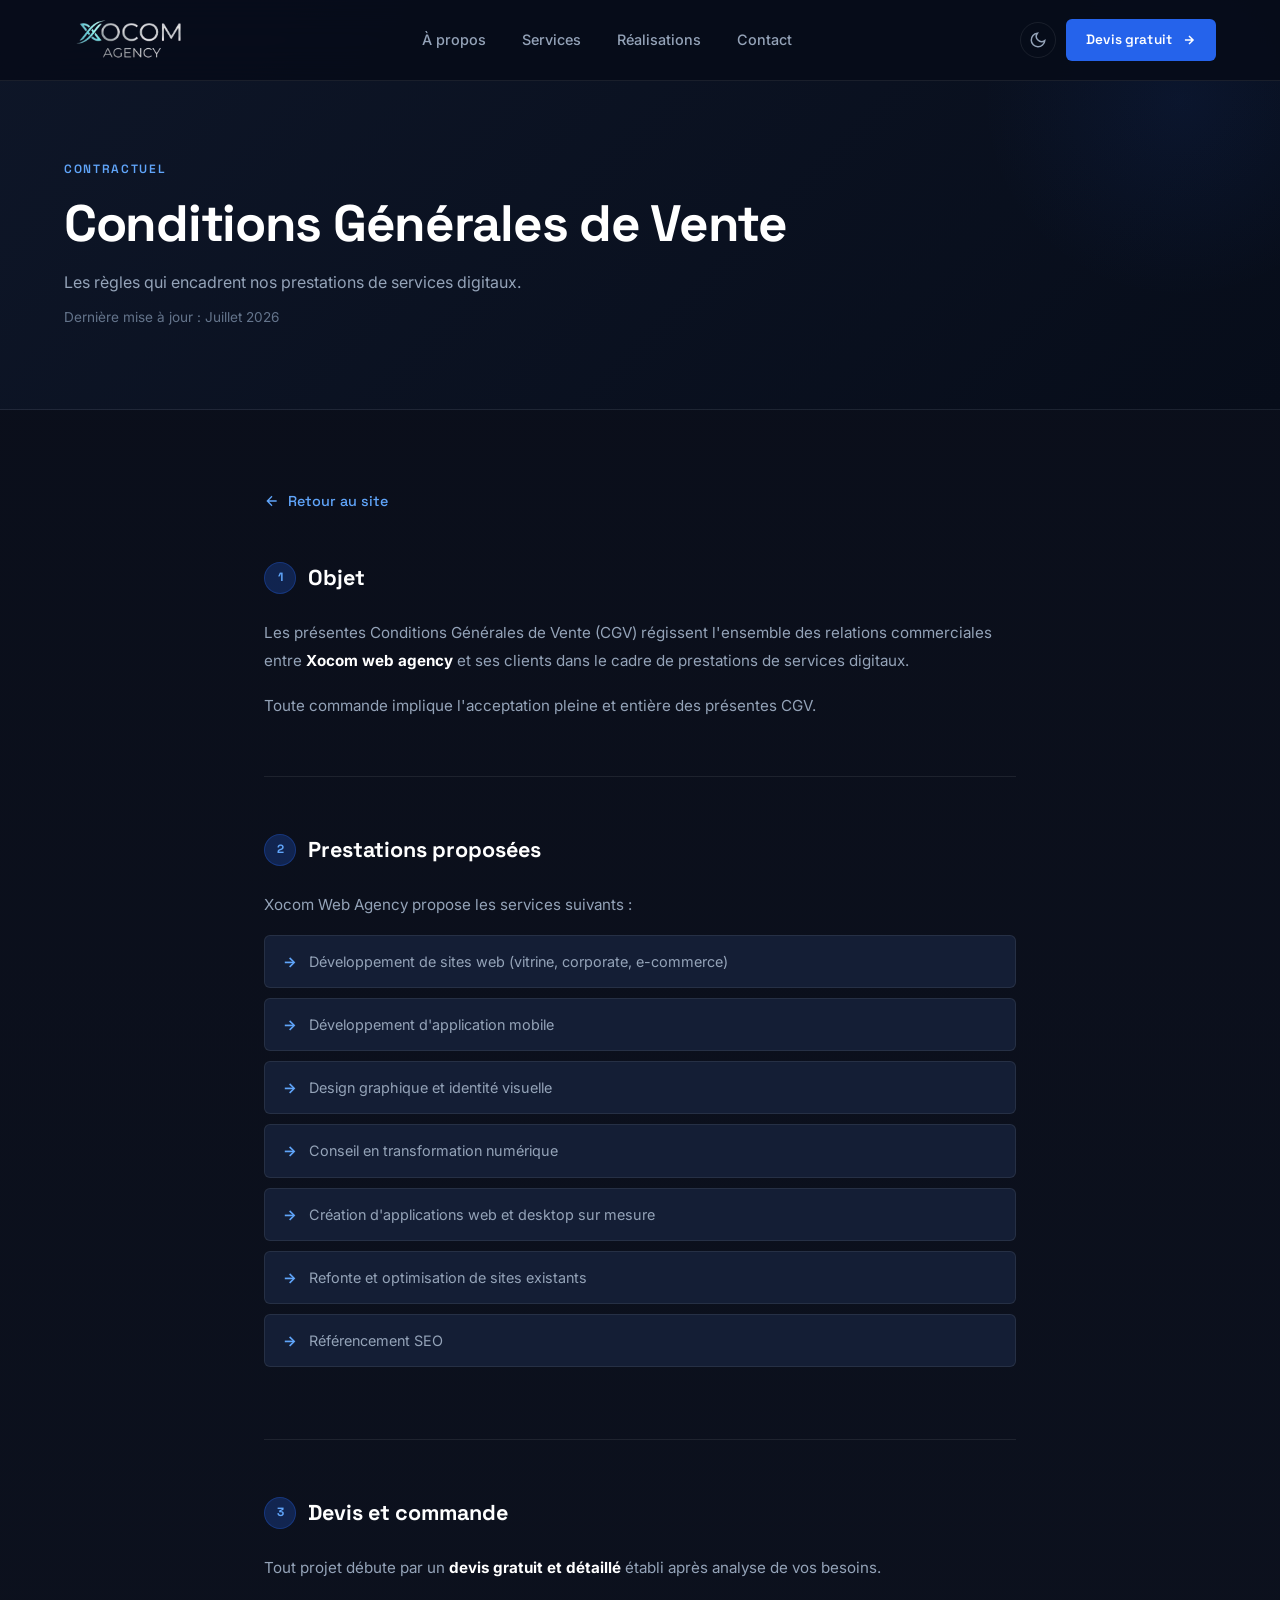
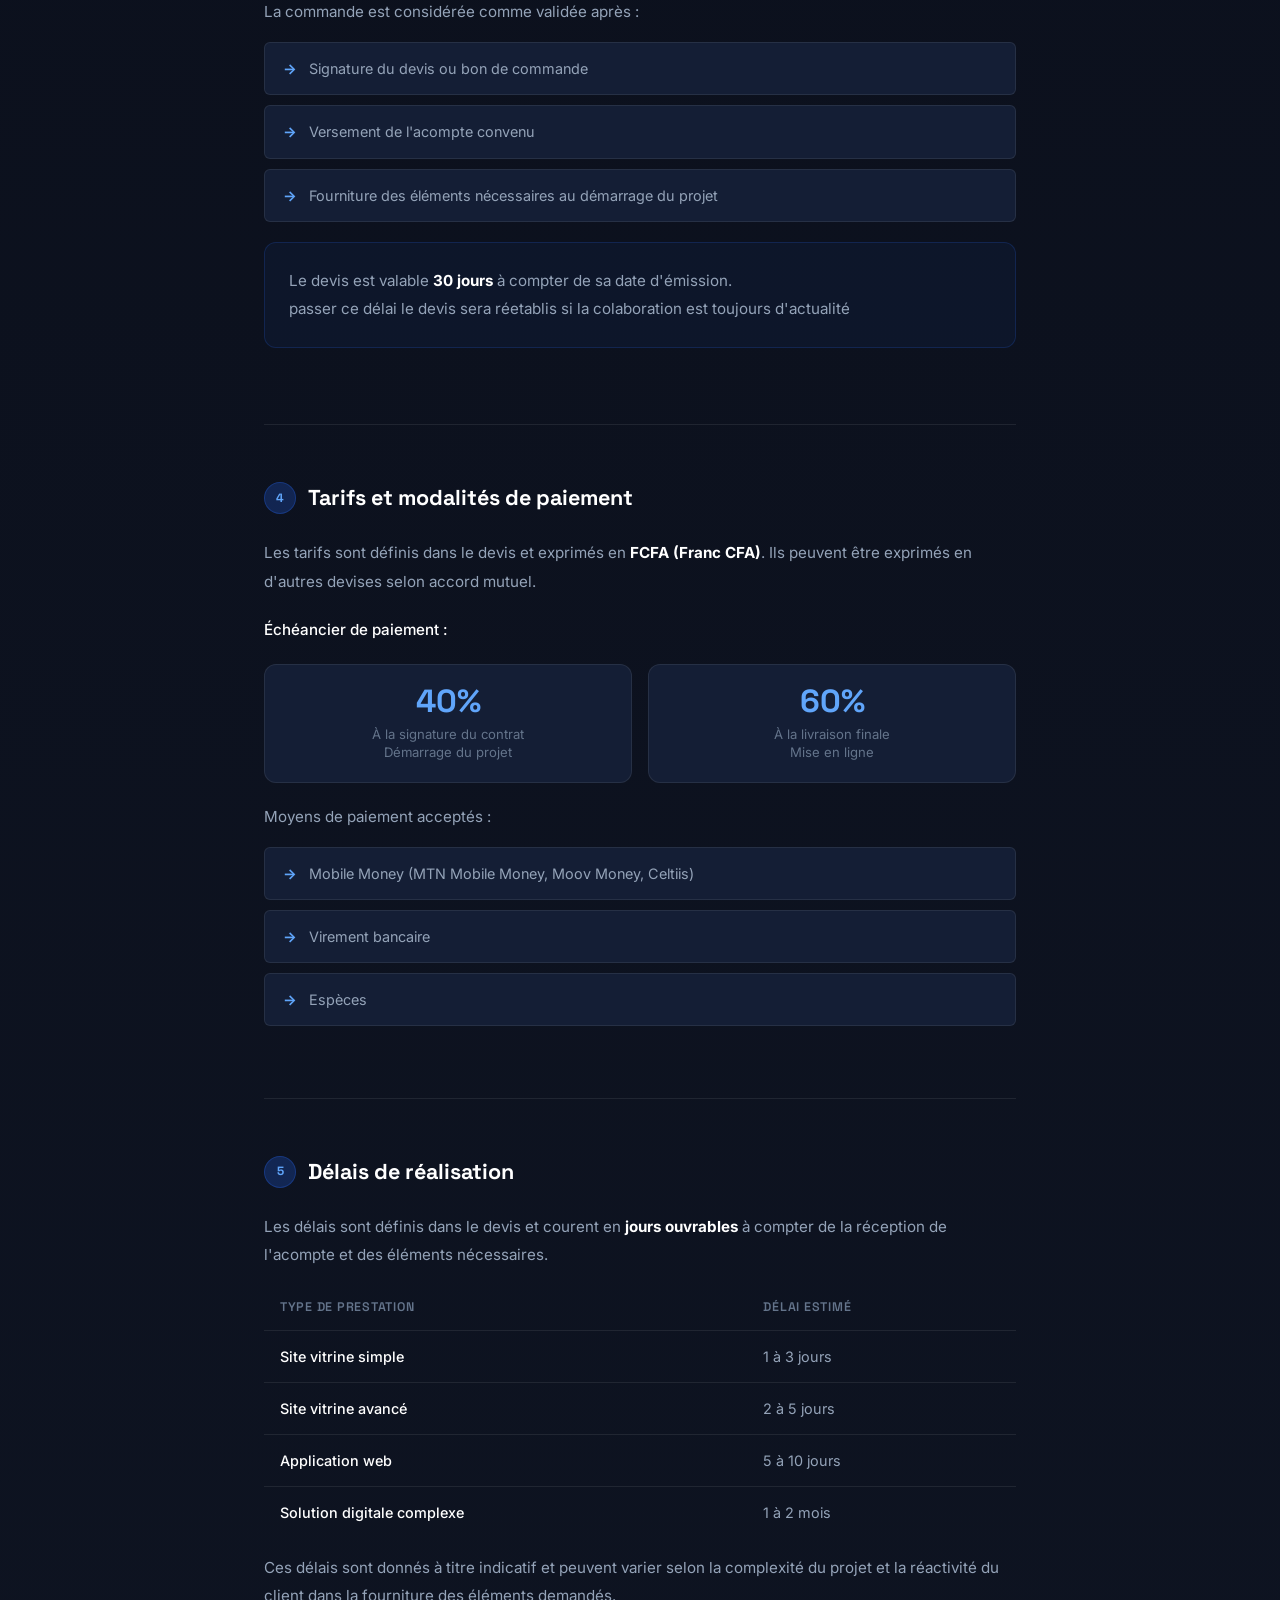
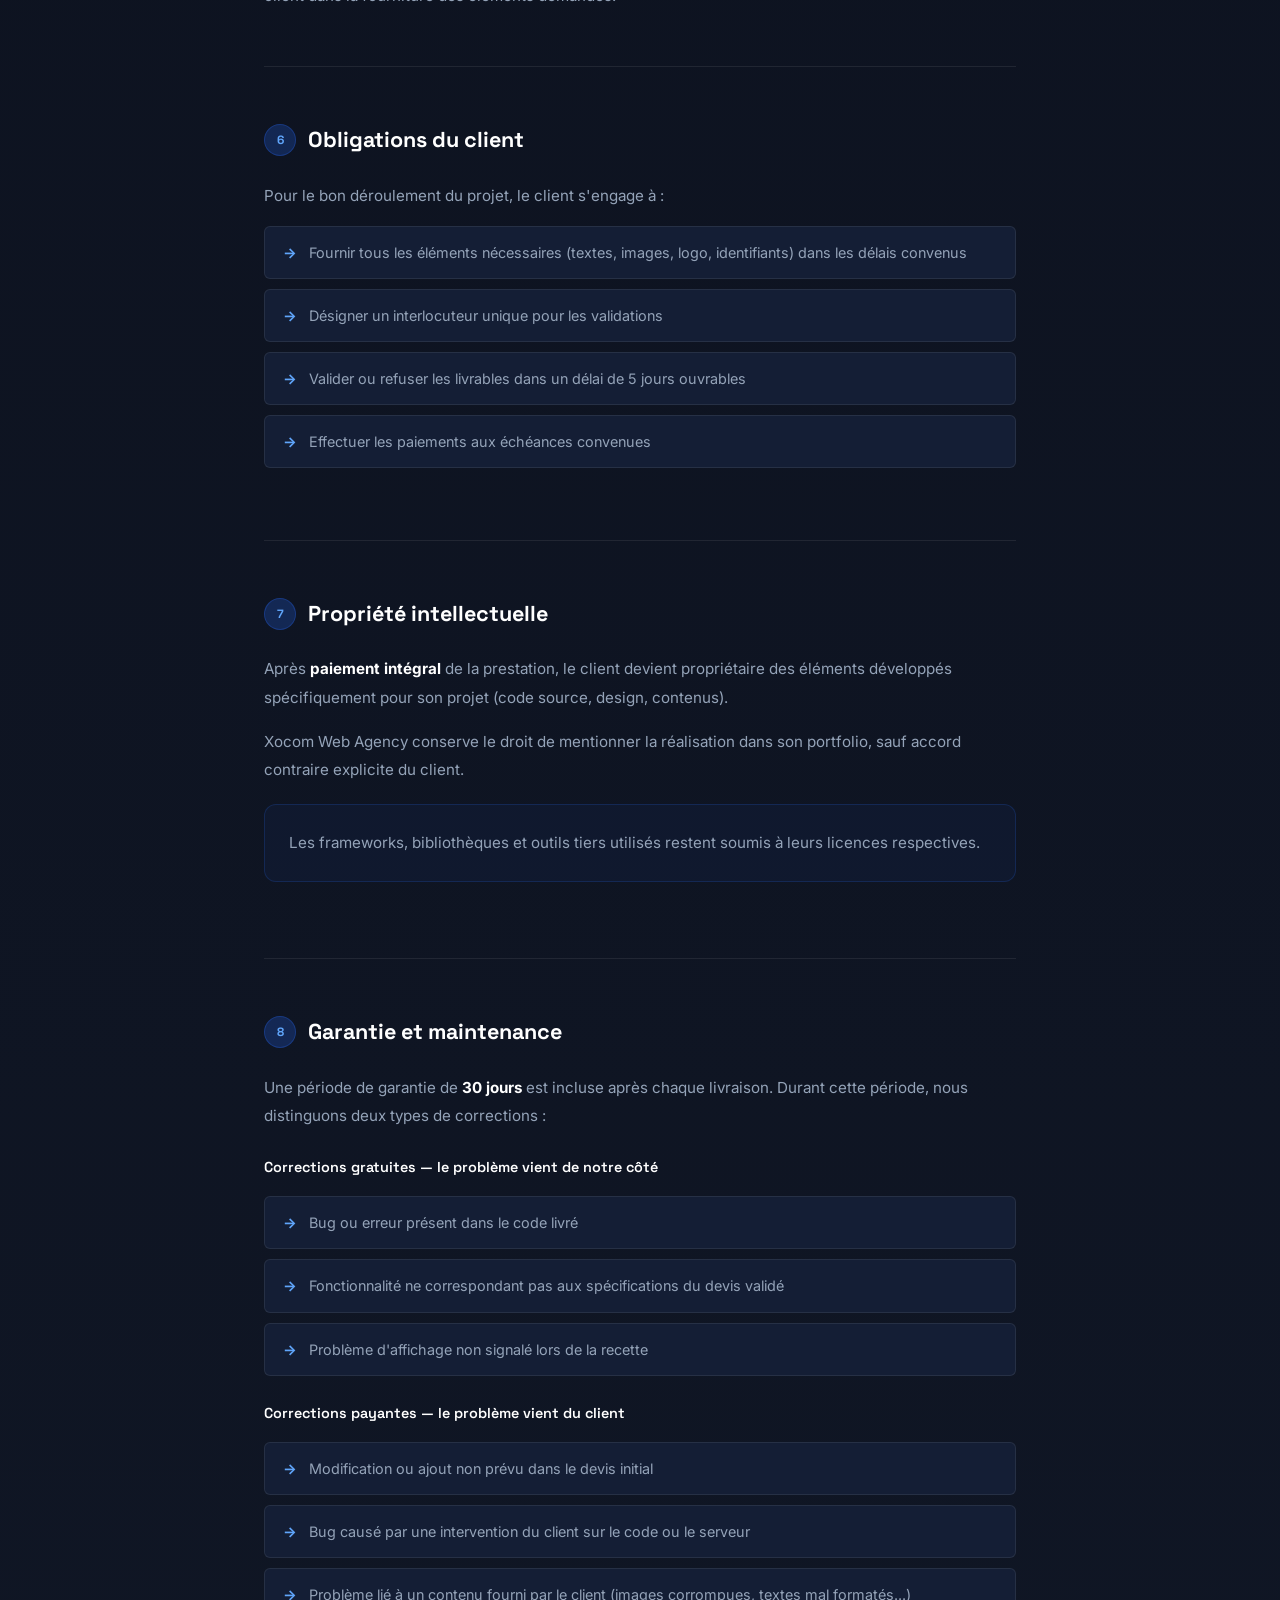
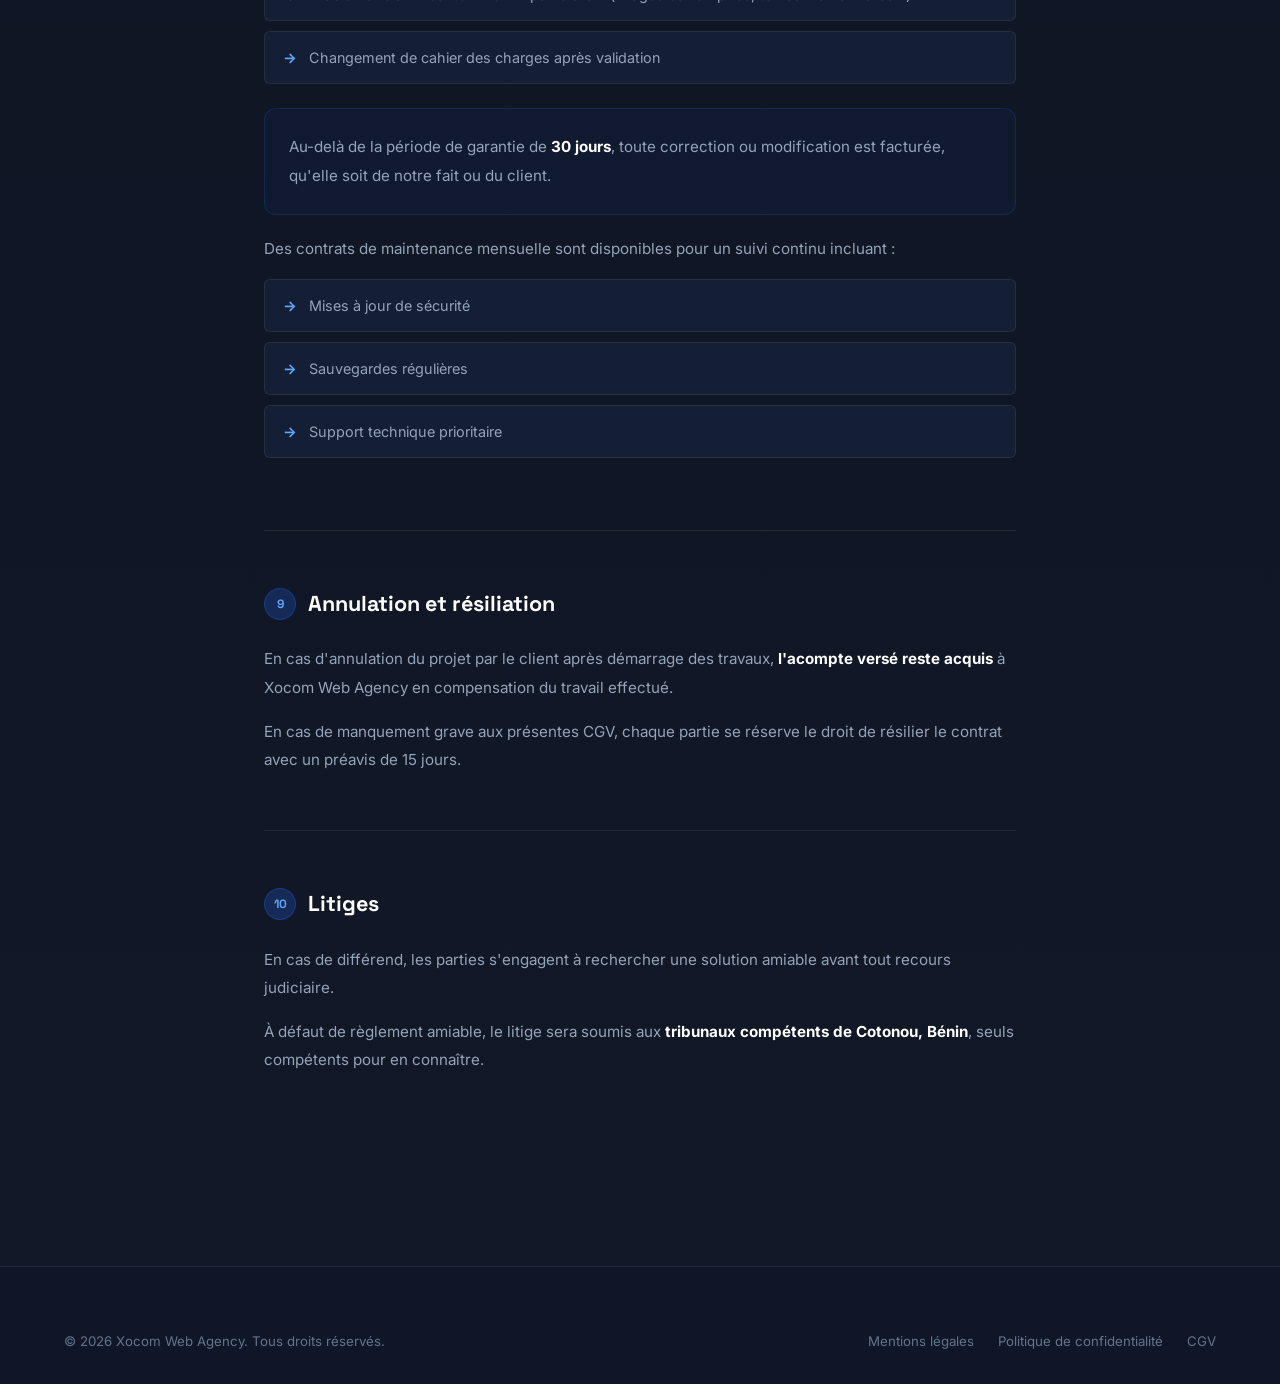
==== commit 67eb045c: "new commit of to day" ====
--- a/cgv.html
+++ b/cgv.html
@@ -9,6 +9,7 @@
   <link rel="preconnect" href="https://fonts.gstatic.com" crossorigin />
   <link href="https://fonts.googleapis.com/css2?family=Space+Grotesk:wght@300;400;500;600;700&family=Inter:wght@300;400;500;600&display=swap" rel="stylesheet" />
   <link rel="stylesheet" href="style.css" />
+  <link rel="icon" type="image/jpeg" href="./xocom_icon-removebg-preview.png">
   <style>
     .legal-hero {
       padding: 160px 0 80px;
@@ -146,7 +147,7 @@
   <nav class="nav scrolled" id="navbar">
     <div class="nav-inner">
       <a href="index.html" class="nav-logo">
-        <img src="./WhatsApp_Image_2026-07-22_at_10.33.45-removebg-preview.png" class="logo" alt="logo Xocom Agency">
+        <img src="./WhatsApp_Image_2026-07-23_at_20.33.42-removebg-preview.png" class="logo" alt="logo Xocom Agency">
       </a>
       <ul class="nav-links">
         <li><a href="index.html#apropos">À propos</a></li>
@@ -198,7 +199,9 @@
 
     <div class="legal-section">
       <h2><span class="num">1</span> Objet</h2>
-      <p>Les présentes Conditions Générales de Vente (CGV) régissent l'ensemble des relations commerciales entre <strong style="color:var(--white)">Xocom Web Agency</strong> et ses clients dans le cadre de prestations de services digitaux.</p>
+      <p>Les présentes Conditions Générales de Vente (CGV) régissent l'ensemble des relations 
+      commerciales entre <strong style="color:var(--white)">Xocom web agency</strong> et ses 
+      clients dans le cadre de prestations de services digitaux.</p>
       <p>Toute commande implique l'acceptation pleine et entière des présentes CGV.</p>
     </div>
 
@@ -207,10 +210,12 @@
       <p>Xocom Web Agency propose les services suivants :</p>
       <div class="data-list">
         <div class="data-item">Développement de sites web (vitrine, corporate, e-commerce)</div>
+        <div class="data-item">Développement d'application mobile</div>
+        <div class="data-item">Design graphique et identité visuelle</div>
+        <div class="data-item">Conseil en transformation numérique</div>
         <div class="data-item">Création d'applications web et desktop sur mesure</div>
-        <div class="data-item">Solutions de gestion et digitalisation des processus</div>
         <div class="data-item">Refonte et optimisation de sites existants</div>
-        <div class="data-item">Maintenance et support technique</div>
+        <div class="data-item">Référencement SEO</div>
       </div>
     </div>
 
@@ -224,7 +229,8 @@
         <div class="data-item">Fourniture des éléments nécessaires au démarrage du projet</div>
       </div>
       <div class="highlight-box">
-        <p>Le devis est valable <strong style="color:var(--white)">30 jours</strong> à compter de sa date d'émission.</p>
+        <p>Le devis est valable <strong style="color:var(--white)">30 jours</strong> à compter de sa 
+          date d'émission. <br> passer ce délai le devis sera réetablis si la colaboration est toujours d'actualité</p>
       </div>
     </div>
 
@@ -246,9 +252,9 @@
 
       <p style="margin-top:20px;">Moyens de paiement acceptés :</p>
       <div class="data-list">
-        <div class="data-item">Mobile Money (MTN Mobile Money, Moov Money)</div>
+        <div class="data-item">Mobile Money (MTN Mobile Money, Moov Money, Celtiis)</div>
         <div class="data-item">Virement bancaire</div>
-        <div class="data-item">Espèces (pour les clients locaux à Cotonou)</div>
+        <div class="data-item">Espèces</div>
       </div>
     </div>
 
@@ -262,15 +268,15 @@
         </tr>
         <tr>
           <td>Site vitrine simple</td>
+          <td>1 à 3 jours</td>
+        </tr>
+        <tr>
+          <td>Site vitrine avancé</td>
           <td>2 à 5 jours</td>
         </tr>
         <tr>
-          <td>Site vitrine avancé</td>
-          <td>1 à 2 semaines</td>
-        </tr>
-        <tr>
           <td>Application web</td>
-          <td>1 à 4 semaines</td>
+          <td>5 à 10 jours</td>
         </tr>
         <tr>
           <td>Solution digitale complexe</td>
@@ -302,15 +308,41 @@
 
     <div class="legal-section">
       <h2><span class="num">8</span> Garantie et maintenance</h2>
-      <p>Une période de garantie de <strong style="color:var(--white)">30 jours</strong> est incluse après chaque livraison. Durant cette période, les bugs identifiés sont corrigés sans frais supplémentaires.</p>
-      <p>Au-delà, des contrats de maintenance mensuelle sont disponibles incluant :</p>
+      <p>Une période de garantie de <strong style="color:var(--white)">30 jours</strong> est incluse après chaque livraison. Durant cette période, nous distinguons deux types de corrections :</p>
+
+      <!-- Corrections gratuites -->
+      <p style="margin-top:24px; font-family:var(--ff-display); font-weight:600; color:#ffffff; font-size:0.9rem; display:flex; align-items:center; gap:8px;">
+        Corrections gratuites — le problème vient de notre côté
+      </p>
+      <div class="data-list">
+        <div class="data-item">Bug ou erreur présent dans le code livré</div>
+        <div class="data-item">Fonctionnalité ne correspondant pas aux spécifications du devis validé</div>
+        <div class="data-item">Problème d'affichage non signalé lors de la recette</div>
+      </div>
+
+      <!-- Corrections payantes -->
+      <p style="margin-top:24px; font-family:var(--ff-display); font-weight:600; color:#ffffff; font-size:0.9rem; display:flex; align-items:center; gap:8px;">
+        Corrections payantes — le problème vient du client
+      </p>
+      <div class="data-list">
+        <div class="data-item">Modification ou ajout non prévu dans le devis initial</div>
+        <div class="data-item">Bug causé par une intervention du client sur le code ou le serveur</div>
+        <div class="data-item">Problème lié à un contenu fourni par le client (images corrompues, textes mal formatés...)</div>
+        <div class="data-item">Changement de cahier des charges après validation</div>
+      </div>
+
+      <div class="highlight-box" style="margin-top:24px;">
+        <p>Au-delà de la période de garantie de <strong style="color:var(--white)">30 jours</strong>, toute correction ou modification est facturée, qu'elle soit de notre fait ou du client.</p>
+      </div>
+
+      <p style="margin-top:20px;">Des contrats de maintenance mensuelle sont disponibles pour un suivi continu incluant :</p>
       <div class="data-list">
         <div class="data-item">Mises à jour de sécurité</div>
-        <div class="data-item">Corrections de bugs</div>
         <div class="data-item">Sauvegardes régulières</div>
         <div class="data-item">Support technique prioritaire</div>
       </div>
     </div>
+
 
     <div class="legal-section">
       <h2><span class="num">9</span> Annulation et résiliation</h2>
